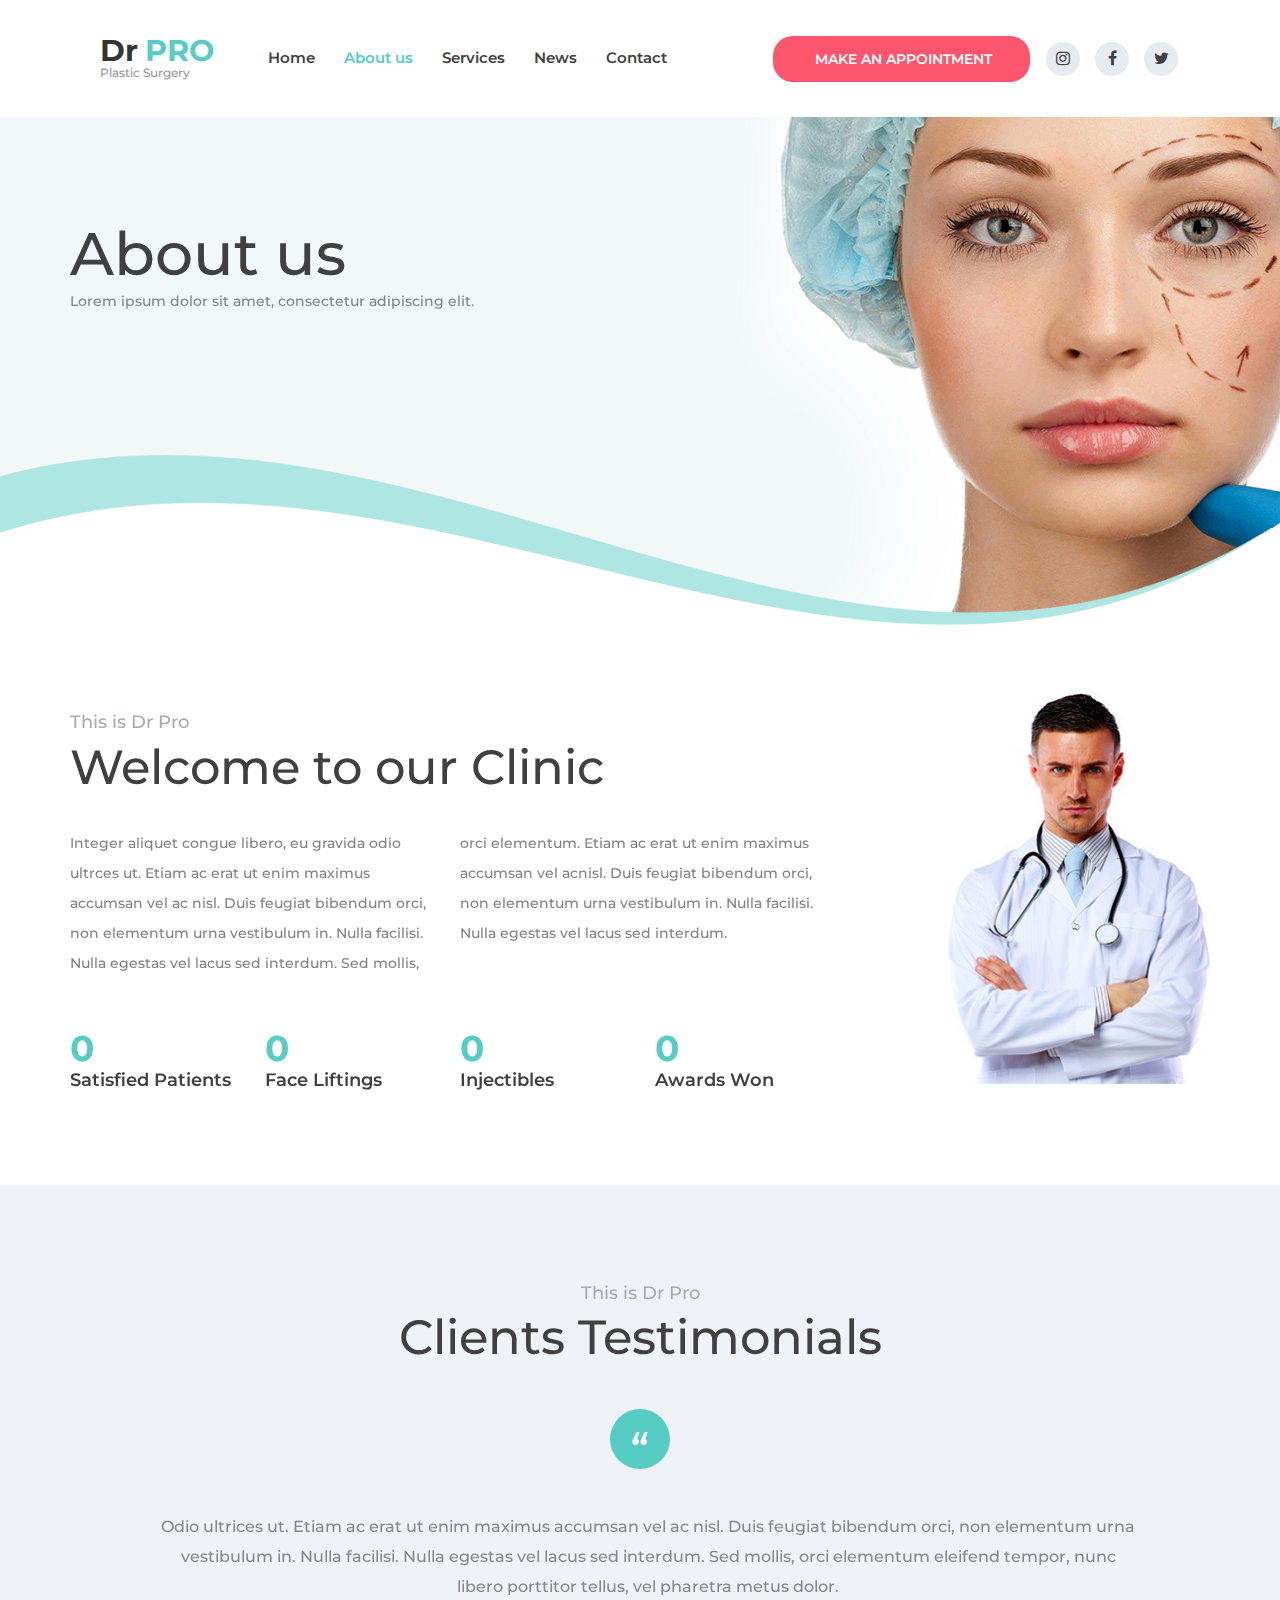
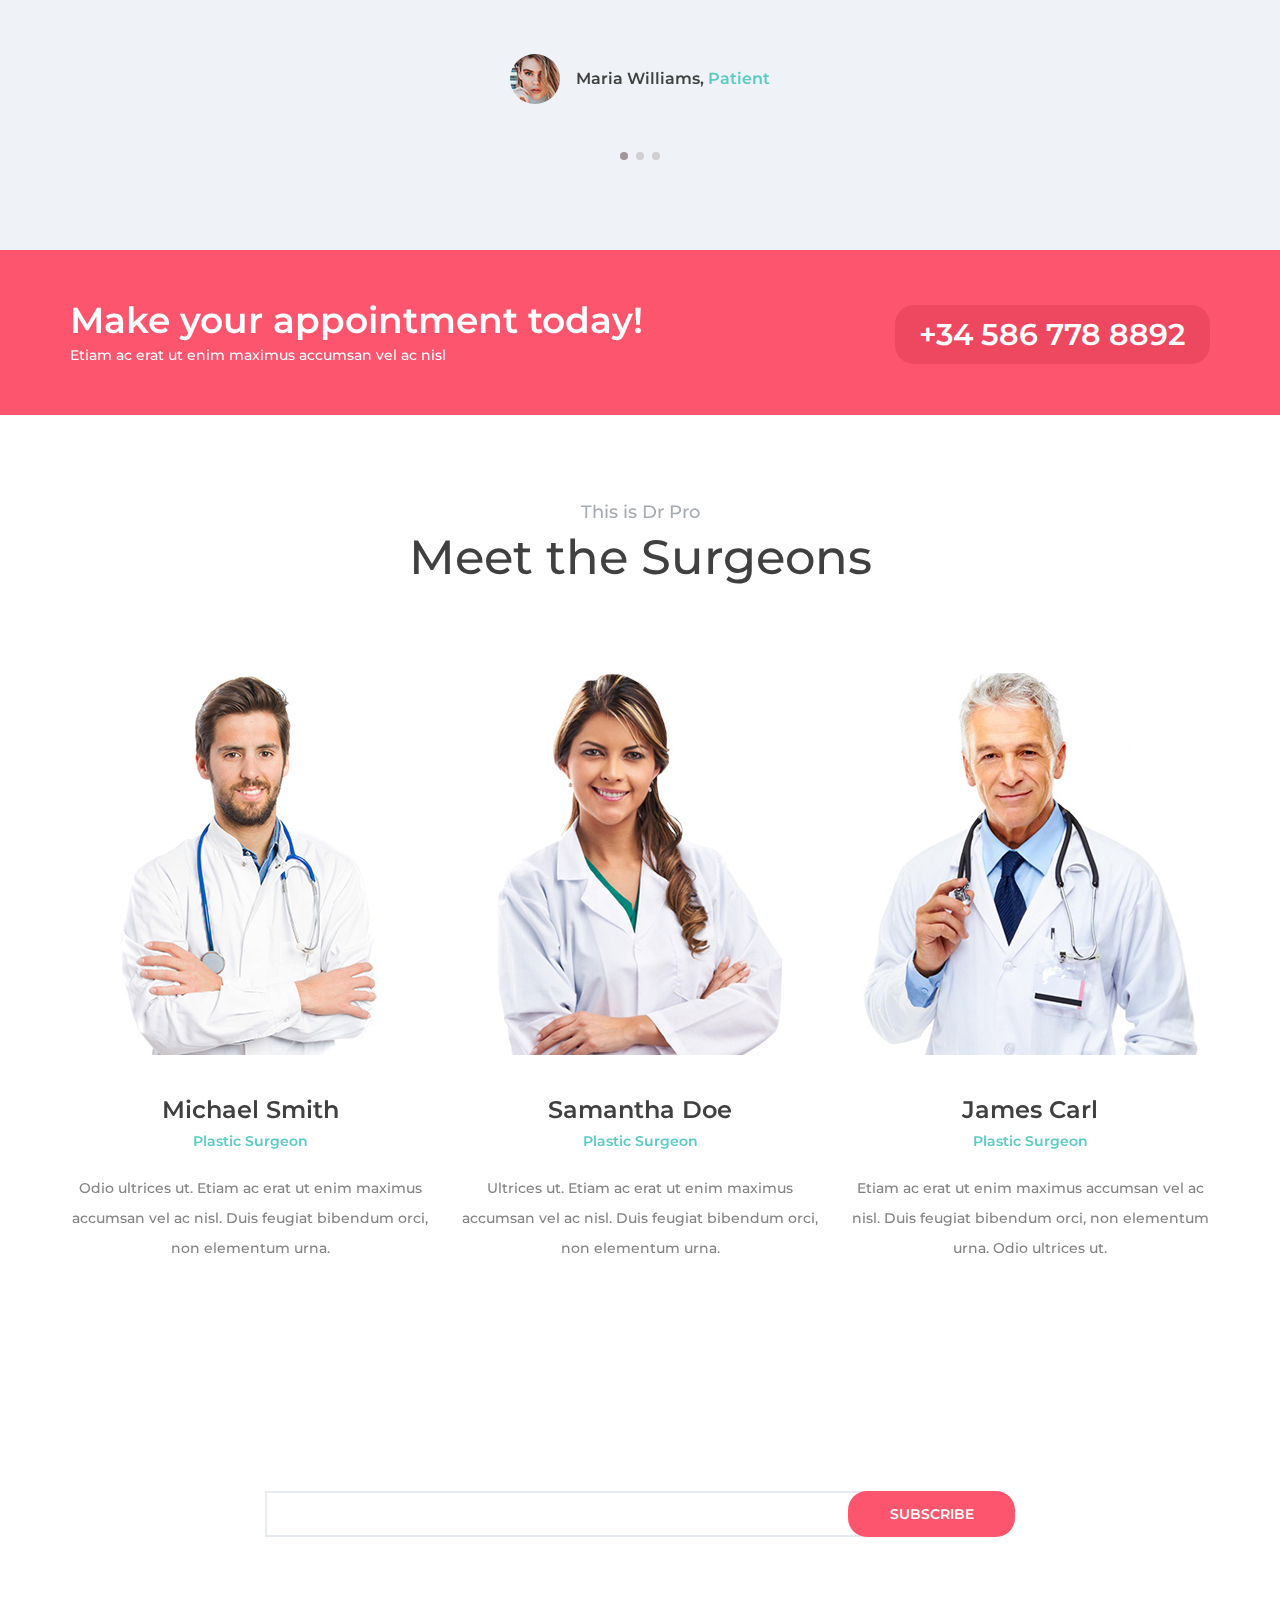
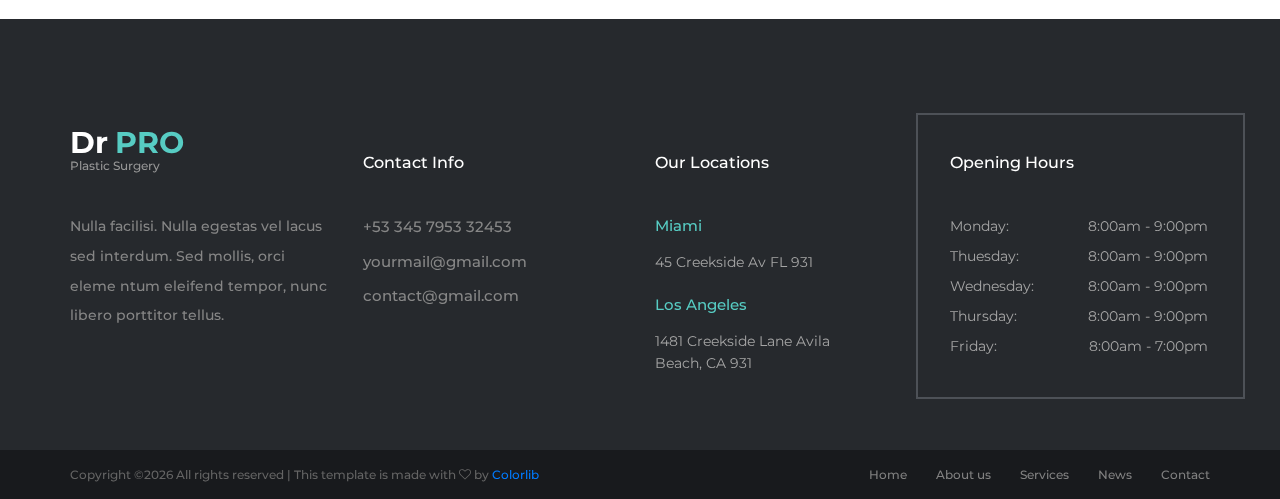
==== about.html @ 24d85360 "added projects" ====
<!DOCTYPE html>
<html lang="en">
<head>
<title>About</title>
<meta charset="utf-8">
<meta http-equiv="X-UA-Compatible" content="IE=edge">
<meta name="description" content="Dr PRO template project">
<meta name="viewport" content="width=device-width, initial-scale=1">
<link rel="stylesheet" type="text/css" href="styles/bootstrap-4.1.2/bootstrap.min.css">
<link href="plugins/font-awesome-4.7.0/css/font-awesome.min.css" rel="stylesheet" type="text/css">
<link rel="stylesheet" type="text/css" href="plugins/OwlCarousel2-2.2.1/owl.carousel.css">
<link rel="stylesheet" type="text/css" href="plugins/OwlCarousel2-2.2.1/owl.theme.default.css">
<link rel="stylesheet" type="text/css" href="plugins/OwlCarousel2-2.2.1/animate.css">
<link rel="stylesheet" type="text/css" href="styles/about.css">
<link rel="stylesheet" type="text/css" href="styles/about_responsive.css">
</head>
<body>

<div class="super_container">
	
	<!-- Header -->

	<header class="header trans_400">
		<div class="header_content d-flex flex-row align-items-center jusity-content-start trans_400">

			<!-- Logo -->
			<div class="logo">
				<a href="#">
					<div>Dr<span>PRO</span></div>
					<div>Plastic Surgery</div>
				</a>
			</div>

			<!-- Main Navigation -->
			<nav class="main_nav">
				<ul class="d-flex flex-row align-items-center justify-content-start">
					<li><a href="index.html">Home</a></li>
					<li class="active"><a href="about.html">About us</a></li>
					<li><a href="services.html">Services</a></li>
					<li><a href="blog.html">News</a></li>
					<li><a href="contact.html">Contact</a></li>
				</ul>
			</nav>
			<div class="header_extra d-flex flex-row align-items-center justify-content-end ml-auto">
				
				<!-- Work Hourse -->
				<div class="work_hours">Mo - Sat: 8:00am - 9:00pm</div>

				<!-- Header Phone -->
				<div class="header_phone">+34 586 778 8892</div>

				<!-- Appointment Button -->
				<div class="button button_1 header_button"><a href="#">Make an Appointment</a></div>

				<!-- Header Social -->
				<div class="social header_social">
					<ul class="d-flex flex-row align-items-center justify-content-start">
						<li><a href="#"><i class="fa fa-instagram" aria-hidden="true"></i></a></li>
						<li><a href="#"><i class="fa fa-facebook" aria-hidden="true"></i></a></li>
						<li><a href="#"><i class="fa fa-twitter" aria-hidden="true"></i></a></li>
					</ul>
				</div>

				<!-- Hamburger -->
				<div class="hamburger"><i class="fa fa-bars" aria-hidden="true"></i></div>
			</div>
		</div>
	</header>

	<!-- Menu -->

	<div class="menu_overlay trans_400"></div>
	<div class="menu trans_400">
		<div class="menu_close_container"><div class="menu_close"><div></div><div></div></div></div>
		<nav class="menu_nav">
			<ul>
				<li><a href="index.html">Home</a></li>
				<li><a href="about.html">About us</a></li>
				<li><a href="services.html">Services</a></li>
				<li><a href="blog.html">News</a></li>
				<li><a href="contact.html">Contact</a></li>
			</ul>
		</nav>
		<div class="menu_extra">
			<div class="menu_link">Mo - Sat: 8:00am - 9:00pm</div>
			<div class="menu_link">+34 586 778 8892</div>
			<div class="menu_link"><a href="#">Make an appointment</a></div>
		</div>
		<div class="social menu_social">
			<ul class="d-flex flex-row align-items-center justify-content-start">
				<li><a href="#"><i class="fa fa-instagram" aria-hidden="true"></i></a></li>
				<li><a href="#"><i class="fa fa-facebook" aria-hidden="true"></i></a></li>
				<li><a href="#"><i class="fa fa-twitter" aria-hidden="true"></i></a></li>
			</ul>
		</div>
	</div>

	<!-- Home -->

	<div class="home d-flex flex-column align-items-start justify-content-end">
		<!-- <div class="background_image" style="background-image:url(images/about.jpg)"></div> -->
		<div class="parallax_background parallax-window" data-parallax="scroll" data-image-src="images/about.jpg" data-speed="0.8"></div>
		<div class="home_overlay"><img src="images/home_overlay.png" alt=""></div>
		<div class="home_container">
			<div class="container">
				<div class="row">
					<div class="col">
						<div class="home_content">
							<div class="home_title">About us</div>
							<div class="home_text">Lorem ipsum dolor sit amet, consectetur adipiscing elit.</div>
						</div>
					</div>
				</div>
			</div>
		</div>
	</div>

	<!-- Intro -->

	<div class="intro">
		<div class="container">
			<div class="row">

				<!-- Intro Content -->
				<div class="col-lg-8">
					<div class="intro_content">
						<div class="section_title_container">
							<div class="section_subtitle">This is Dr Pro</div>
							<div class="section_title"><h2>Welcome to our Clinic</h2></div>
						</div>
						<div class="intro_text">
							<p>Integer aliquet congue libero, eu gravida odio ultrces ut. Etiam ac erat ut enim maximus accumsan vel ac nisl. Duis feugiat bibendum orci, non elementum urna vestibulum in. Nulla facilisi. Nulla egestas vel lacus sed interdum. Sed mollis, orci elementum. Etiam ac erat ut enim maximus accumsan vel acnisl. Duis feugiat bibendum orci, non elementum urna vestibulum in. Nulla facilisi. Nulla egestas vel lacus sed interdum.</p>
						</div>

						<!-- Milestones -->
						<div class="milestones">
							<div class="row milestones_row">
							
								<!-- Milestone -->
								<div class="col-md-3 milestone_col">
									<div class="milestone">
										<div class="milestone_counter" data-end-value="5000" data-sign-before="+">0</div>
										<div class="milestone_text">Satisfied Patients</div>
									</div>
								</div>

								<!-- Milestone -->
								<div class="col-md-3 milestone_col">
									<div class="milestone">
										<div class="milestone_counter" data-end-value="352">0</div>
										<div class="milestone_text">Face Liftings</div>
									</div>
								</div>

								<!-- Milestone -->
								<div class="col-md-3 milestone_col">
									<div class="milestone">
										<div class="milestone_counter" data-end-value="718">0</div>
										<div class="milestone_text">Injectibles</div>
									</div>
								</div>

								<!-- Milestone -->
								<div class="col-md-3 milestone_col">
									<div class="milestone">
										<div class="milestone_counter" data-end-value="5">0</div>
										<div class="milestone_text">Awards Won</div>
									</div>
								</div>

							</div>
						</div>

					</div>
				</div>

				<!-- Intro Image -->
				<div class="col-lg-3 offset-lg-1">
					<div class="intro_image"><img src="images/intro_1.jpg" alt=""></div>
				</div>
			</div>
		</div>
	</div>

	<!-- Testimonials -->

	<div class="testimonials">
		<div class="container">
			<div class="row">
				<div class="col">
					<div class="section_title_container text-center">
						<div class="section_subtitle">This is Dr Pro</div>
						<div class="section_title"><h2>Clients Testimonials</h2></div>
					</div>
				</div>
			</div>
			<div class="row testimonials_row">
				<div class="col">
					<div class="quote d-flex flex-column align-items-center justify-content-center ml-auto mr-auto"><img src="images/quote.png" alt=""></div>

					<!-- Testimonials Slider -->
					<div class="test_slider_container">
						<div class="owl-carousel owl-theme test_slider">
							
							<!-- Slide -->
							<div class="owl-item">
								<div class="test_item text-center">
									<div class="test_text">
										<p>Odio ultrices ut. Etiam ac erat ut enim maximus accumsan vel ac nisl. Duis feugiat bibendum orci, non elementum urna vestibulum in. Nulla facilisi. Nulla egestas vel lacus sed interdum. Sed mollis, orci elementum eleifend tempor, nunc libero porttitor tellus, vel pharetra metus dolor.</p>
									</div>
									<div class="test_info d-flex flex-row align-items-center justify-content-center">
										<div class="test_image"><img src="images/test.jpg" alt=""></div>
										<div class="test_text">Maria Williams, <span>Patient</span></div>
									</div>
								</div>
							</div>

							<!-- Slide -->
							<div class="owl-item">
								<div class="test_item text-center">
									<div class="test_text">
										<p>Odio ultrices ut. Etiam ac erat ut enim maximus accumsan vel ac nisl. Duis feugiat bibendum orci, non elementum urna vestibulum in. Nulla facilisi. Nulla egestas vel lacus sed interdum. Sed mollis, orci elementum eleifend tempor, nunc libero porttitor tellus, vel pharetra metus dolor.</p>
									</div>
									<div class="test_info d-flex flex-row align-items-center justify-content-center">
										<div class="test_image"><img src="images/test.jpg" alt=""></div>
										<div class="test_text">Maria Williams, <span>Patient</span></div>
									</div>
								</div>
							</div>

							<!-- Slide -->
							<div class="owl-item">
								<div class="test_item text-center">
									<div class="test_text">
										<p>Odio ultrices ut. Etiam ac erat ut enim maximus accumsan vel ac nisl. Duis feugiat bibendum orci, non elementum urna vestibulum in. Nulla facilisi. Nulla egestas vel lacus sed interdum. Sed mollis, orci elementum eleifend tempor, nunc libero porttitor tellus, vel pharetra metus dolor.</p>
									</div>
									<div class="test_info d-flex flex-row align-items-center justify-content-center">
										<div class="test_image"><img src="images/test.jpg" alt=""></div>
										<div class="test_text">Maria Williams, <span>Patient</span></div>
									</div>
								</div>
							</div>

						</div>
					</div>
				</div>
			</div>
		</div>
	</div>

	<!-- Call to action -->

	<div class="cta">
		<div class="container">
			<div class="row">
				<div class="col">
					<div class="cta_container d-flex flex-lg-row flex-column align-items-lg-center align-items-start justify-content-start">
						<div class="cta_content">
							<div class="cta_title">Make your appointment today!</div>
							<div class="cta_text">Etiam ac erat ut enim maximus accumsan vel ac nisl</div>
						</div>
						<div class="cta_phone ml-lg-auto">+34 586 778 8892</div>
					</div>
				</div>
			</div>
		</div>
	</div>

	<!-- Team -->

	<div class="team">
		<div class="container">
			<div class="row">
				<div class="col">
					<div class="section_title_container text-center">
						<div class="section_subtitle">This is Dr Pro</div>
						<div class="section_title"><h2>Meet the Surgeons</h2></div>
					</div>
				</div>
			</div>
			<div class="row team_row">
				
				<!-- Team Item -->
				<div class="col-lg-4 team_col">
					<div class="team_item text-center d-flex flex-column aling-items-center justify-content-end">
						<div class="team_image"><img src="images/team_1.jpg" alt=""></div>
						<div class="team_content text-center">
							<div class="team_name"><a href="#">Michael Smith</a></div>
							<div class="team_title">Plastic Surgeon</div>
							<div class="team_text">
								<p>Odio ultrices ut. Etiam ac erat ut enim maximus accumsan vel ac nisl. Duis feugiat bibendum orci, non elementum urna.</p>
							</div>
						</div>
					</div>
				</div>

				<!-- Team Item -->
				<div class="col-lg-4 team_col">
					<div class="team_item text-center d-flex flex-column aling-items-center justify-content-end">
						<div class="team_image"><img src="images/team_2.jpg" alt=""></div>
						<div class="team_content text-center">
							<div class="team_name"><a href="#">Samantha Doe</a></div>
							<div class="team_title">Plastic Surgeon</div>
							<div class="team_text">
								<p>Ultrices ut. Etiam ac erat ut enim maximus accumsan vel ac nisl. Duis feugiat bibendum orci, non elementum urna.</p>
							</div>
						</div>
					</div>
				</div>

				<!-- Team Item -->
				<div class="col-lg-4 team_col">
					<div class="team_item text-center d-flex flex-column aling-items-center justify-content-end">
						<div class="team_image"><img src="images/team_3.jpg" alt=""></div>
						<div class="team_content text-center">
							<div class="team_name"><a href="#">James Carl</a></div>
							<div class="team_title">Plastic Surgeon</div>
							<div class="team_text">
								<p>Etiam ac erat ut enim maximus accumsan vel ac nisl. Duis feugiat bibendum orci, non elementum urna. Odio ultrices ut.</p>
							</div>
						</div>
					</div>
				</div>

			</div>
		</div>
	</div>

	<!-- Newsletter -->

	<div class="newsletter">
		<div class="parallax_background parallax-window" data-parallax="scroll" data-image-src="images/newsletter.jpg" data-speed="0.8"></div>
		<div class="container">
			<div class="row">
				<div class="col text-center">
					<div class="newsletter_title">Subscribe to our newsletter</div>
				</div>
			</div>
			<div class="row newsletter_row">
				<div class="col-lg-8 offset-lg-2">
					<div class="newsletter_form_container">
						<form action="#" id="newsleter_form" class="newsletter_form">
							<input type="email" class="newsletter_input" placeholder="Your E-mail" required="required">
							<button class="newsletter_button">subscribe</button>
						</form>
					</div>
				</div>
			</div>
		</div>
	</div>

	<!-- Footer -->

	<footer class="footer">
		<div class="footer_content">
			<div class="container">
				<div class="row">

					<!-- Footer About -->
					<div class="col-lg-3 footer_col">
						<div class="footer_about">
							<div class="footer_logo">
								<a href="#">
									<div>Dr<span>PRO</span></div>
									<div>Plastic Surgery</div>
								</a>
							</div>
							<div class="footer_about_text">
								<p>Nulla facilisi. Nulla egestas vel lacus sed interdum. Sed mollis, orci eleme ntum eleifend tempor, nunc libero porttitor tellus.</p>
							</div>
						</div>
					</div>

					<!-- Footer Contact Info -->
					<div class="col-lg-3 footer_col">
						<div class="footer_contact">
							<div class="footer_title">Contact Info</div>
							<ul class="contact_list">
								<li>+53 345 7953 32453</li>
								<li>yourmail@gmail.com</li>
								<li>contact@gmail.com</li>
							</ul>
						</div>
					</div>

					<!-- Footer Locations -->
					<div class="col-lg-3 footer_col">
						<div class="footer_location">
							<div class="footer_title">Our Locations</div>
							<ul class="locations_list">
								<li>
									<div class="location_title">Miami</div>
									<div class="location_text">45 Creekside Av  FL 931</div>
								</li>
								<li>
									<div class="location_title">Los Angeles</div>
									<div class="location_text">1481 Creekside Lane Avila Beach, CA 931</div>
								</li>
							</ul>
						</div>
					</div>

					<!-- Footer Opening Hours -->
					<div class="col-lg-3 footer_col">
						<div class="opening_hours">
							<div class="footer_title">Opening Hours</div>
							<ul class="opening_hours_list">
								<li class="d-flex flex-row align-items-start justify-content-start">
									<div>Monday:</div>
									<div class="ml-auto">8:00am - 9:00pm</div>
								</li>
								<li class="d-flex flex-row align-items-start justify-content-start">
									<div>Thuesday:</div>
									<div class="ml-auto">8:00am - 9:00pm</div>
								</li>
								<li class="d-flex flex-row align-items-start justify-content-start">
									<div>Wednesday:</div>
									<div class="ml-auto">8:00am - 9:00pm</div>
								</li>
								<li class="d-flex flex-row align-items-start justify-content-start">
									<div>Thursday:</div>
									<div class="ml-auto">8:00am - 9:00pm</div>
								</li>
								<li class="d-flex flex-row align-items-start justify-content-start">
									<div>Friday:</div>
									<div class="ml-auto">8:00am - 7:00pm</div>
								</li>
							</ul>
						</div>
					</div>

				</div>
			</div>
		</div>
		<div class="footer_bar">
			<div class="container">
				<div class="row">
					<div class="col">
						<div class="footer_bar_content  d-flex flex-md-row flex-column align-items-md-center justify-content-start">
							<div class="copyright"><!-- Link back to Colorlib can't be removed. Template is licensed under CC BY 3.0. -->
Copyright &copy;<script>document.write(new Date().getFullYear());</script> All rights reserved | This template is made with <i class="fa fa-heart-o" aria-hidden="true"></i> by <a href="https://colorlib.com" target="_blank">Colorlib</a>
<!-- Link back to Colorlib can't be removed. Template is licensed under CC BY 3.0. -->
</div>
							<nav class="footer_nav ml-md-auto">
								<ul class="d-flex flex-row align-items-center justify-content-start">
									<li><a href="index.html">Home</a></li>
									<li><a href="about.html">About us</a></li>
									<li><a href="services.html">Services</a></li>
									<li><a href="blog.html">News</a></li>
									<li><a href="contact.html">Contact</a></li>
								</ul>
							</nav>
						</div>
					</div>
				</div>
			</div>			
		</div>
	</footer>
</div>

<script src="js/jquery-3.2.1.min.js"></script>
<script src="styles/bootstrap-4.1.2/popper.js"></script>
<script src="styles/bootstrap-4.1.2/bootstrap.min.js"></script>
<script src="plugins/greensock/TweenMax.min.js"></script>
<script src="plugins/greensock/TimelineMax.min.js"></script>
<script src="plugins/scrollmagic/ScrollMagic.min.js"></script>
<script src="plugins/greensock/animation.gsap.min.js"></script>
<script src="plugins/greensock/ScrollToPlugin.min.js"></script>
<script src="plugins/OwlCarousel2-2.2.1/owl.carousel.js"></script>
<script src="plugins/easing/easing.js"></script>
<script src="plugins/parallax-js-master/parallax.min.js"></script>
<script src="js/about.js"></script>

<!-- Global site tag (gtag.js) - Google Analytics -->
<script async src="https://www.googletagmanager.com/gtag/js?id=UA-23581568-13"></script>
<script>
  window.dataLayer = window.dataLayer || [];
  function gtag(){dataLayer.push(arguments);}
  gtag('js', new Date());

  gtag('config', 'UA-23581568-13');
</script>

</body>
</html>
---- styles/about.css ----
@charset "utf-8";
/* CSS Document */

/******************************

[Table of Contents]

1. Fonts
2. Body and some general stuff
3. Header
4. Menu
5. Home
6. Intro
7. Testimonials
8. CTA
9. Team
11. Newsletter
12. Footer


******************************/

/***********
1. Fonts
***********/

@import url('https://fonts.googleapis.com/css?family=Montserrat:400,500,600,700,800,900');

/*********************************
2. Body and some general stuff
*********************************/

*
{
	margin: 0;
	padding: 0;
	-webkit-font-smoothing: antialiased;
	-webkit-text-shadow: rgba(0,0,0,.01) 0 0 1px;
	text-shadow: rgba(0,0,0,.01) 0 0 1px;
}
body
{
	font-family: 'Montserrat', sans-serif;
	font-size: 14px;
	font-weight: 400;
	background: #FFFFFF;
	color: #a5a5a5;
}
div
{
	display: block;
	position: relative;
	-webkit-box-sizing: border-box;
    -moz-box-sizing: border-box;
    box-sizing: border-box;
}
ul
{
	list-style: none;
	margin-bottom: 0px;
}
p
{
	font-family: 'Montserrat', sans-serif;
	font-size: 14px;
	line-height: 2.14;
	font-weight: 500;
	color: #828282;
	-webkit-font-smoothing: antialiased;
	-webkit-text-shadow: rgba(0,0,0,.01) 0 0 1px;
	text-shadow: rgba(0,0,0,.01) 0 0 1px;
}
p a
{
	display: inline;
	position: relative;
	color: inherit;
	border-bottom: solid 1px #ffa07f;
	-webkit-transition: all 200ms ease;
	-moz-transition: all 200ms ease;
	-ms-transition: all 200ms ease;
	-o-transition: all 200ms ease;
	transition: all 200ms ease;
}
p:last-of-type
{
	margin-bottom: 0;
}
a
{
	-webkit-transition: all 200ms ease;
	-moz-transition: all 200ms ease;
	-ms-transition: all 200ms ease;
	-o-transition: all 200ms ease;
	transition: all 200ms ease;
}
a, a:hover, a:visited, a:active, a:link
{
	text-decoration: none;
	-webkit-font-smoothing: antialiased;
	-webkit-text-shadow: rgba(0,0,0,.01) 0 0 1px;
	text-shadow: rgba(0,0,0,.01) 0 0 1px;
}
p a:active
{
	position: relative;
	color: #FF6347;
}
p a:hover
{
	color: #FFFFFF;
	background: #ffa07f;
}
p a:hover::after
{
	opacity: 0.2;
}
::selection
{
	background: rgba(87,204,195,0.75);
	color: #FFFFFF;
}
p::selection
{
	
}
h1{font-size: 60px;}
h2{font-size: 48px;}
h3{font-size: 36px;}
h4{font-size: 24px;}
h5{font-size: 18px;}
h1, h2, h3, h4, h5, h6
{
	font-family: 'Montserrat', sans-serif;
	-webkit-font-smoothing: antialiased;
	-webkit-text-shadow: rgba(0,0,0,.01) 0 0 1px;
	text-shadow: rgba(0,0,0,.01) 0 0 1px;
	line-height: 1.2;
	color: #404040;
}
h1::selection, 
h2::selection, 
h3::selection, 
h4::selection, 
h5::selection, 
h6::selection
{
	
}
.form-control
{
	color: #db5246;
}
section
{
	display: block;
	position: relative;
	box-sizing: border-box;
}
.clear
{
	clear: both;
}
.clearfix::before, .clearfix::after
{
	content: "";
	display: table;
}
.clearfix::after
{
	clear: both;
}
.clearfix
{
	zoom: 1;
}
.float_left
{
	float: left;
}
.float_right
{
	float: right;
}
.trans_200
{
	-webkit-transition: all 200ms ease;
	-moz-transition: all 200ms ease;
	-ms-transition: all 200ms ease;
	-o-transition: all 200ms ease;
	transition: all 200ms ease;
}
.trans_300
{
	-webkit-transition: all 300ms ease;
	-moz-transition: all 300ms ease;
	-ms-transition: all 300ms ease;
	-o-transition: all 300ms ease;
	transition: all 300ms ease;
}
.trans_400
{
	-webkit-transition: all 400ms ease;
	-moz-transition: all 400ms ease;
	-ms-transition: all 400ms ease;
	-o-transition: all 400ms ease;
	transition: all 400ms ease;
}
.trans_500
{
	-webkit-transition: all 500ms ease;
	-moz-transition: all 500ms ease;
	-ms-transition: all 500ms ease;
	-o-transition: all 500ms ease;
	transition: all 500ms ease;
}
.fill_height
{
	height: 100%;
}
.super_container
{
	width: 100%;
	overflow: hidden;
}
.prlx_parent
{
	overflow: hidden;
}
.prlx
{
	height: 130% !important;
}
.parallax-window
{
    min-height: 400px;
    background: transparent;
}
.parallax_background
{
	position: absolute;
	top: 0;
	left: 0;
	width: 100%;
	height: 100%;
}
.background_image
{
	position: absolute;
	top: 0;
	left: 0;
	width: 100%;
	height: 100%;
	background-repeat: no-repeat;
	background-size: cover;
	background-position: center center;
}
.nopadding
{
	padding: 0px !important;
}
.button
{
	height: 46px;
	border-radius: 20px;
}
.button a
{
	display: block;
	padding-left: 40px;
	padding-right: 36px;
	line-height: 42px;
	font-size: 14px;
	text-transform: uppercase;
	font-weight: 600;
}
.button_1
{
	background: #fd556d;
	border: solid 2px transparent;
}
.button_1 a
{
	color: #FFFFFF;
}
.button_1:hover
{
	background: transparent;
	border: solid 2px #fd556d;
}
.button_1:hover a
{
	color: #fd556d;
}
.button_2
{
	background: transparent;
	border: solid 2px #57ccc3;
}
.button_2 a
{
	color: #57ccc3;
}
.button_2:hover
{
	background: #57ccc3;
}
.button_2:hover a
{
	color: #FFFFFF;
}
.section_subtitle
{
	font-size: 18px;
	font-weight: 500;
	color: #a6abb2;
	line-height: 0.75;
}
.section_title
{
	margin-top: 9px;
}
.intro_text
{
	margin-top: 32px;
}

/*********************************
3. Header
*********************************/

.header
{
	position: fixed;
	top: 0;
	left: 0;
	width: 100vw;
	z-index: 100;
	background: #FFFFFF;
}
.header_content
{
	width: 100%;
	height: 117px;
	padding-left: 100px;
	padding-right: 102px;
}
.header.scrolled .header_content
{
	height: 75px;
	box-shadow: 0px 5px 15px rgba(87,204,195,0.15);
}
.logo a > div:first-child
{
	font-size: 30px;
	font-weight: 700;
	line-height: 0.75;
	color: #353535;
}
.logo a > div:first-child span
{
	color: #57ccc3;
	margin-left: 7px;
}
.logo a > div:last-child
{
	font-size: 12px;
	color: #969696;
	font-weight: 500;
	line-height: 0.75;
	margin-top: 6px;
}
.main_nav
{
	margin-left: 226px;
}
.main_nav ul li a
{
	font-size: 15px;
	font-weight: 600;
	color: #404040;
	white-space: nowrap;
}
.main_nav ul li a:hover,
.main_nav ul li.active a
{
	color: #57ccc3;
}
.main_nav ul li:not(:last-child)
{
	margin-right: 33px;
}
.work_hours
{
	font-size: 15px;
	font-weight: 600;
	color: #404040;
	margin-right: 26px;
	white-space: nowrap;
}
.header_phone
{
	height: 46px;
	border-radius: 20px;
	background: #57ccc3;
	padding-left: 40px;
	padding-right: 36px;
	line-height: 46px;
	font-size: 14px;
	font-weight: 600;
	color: #FFFFFF;
	margin-right: 12px;
}
.header_phone::selection
{
	background: rgba(64,64,64,0.75);
}
.header_button
{
	margin-right: 16px;
}
.social ul li
{
	width: 34px;
	height: 34px;
	border-radius: 50%;
	background: #e6ebf1;
	-webkit-transition: all 200ms ease;
	-moz-transition: all 200ms ease;
	-ms-transition: all 200ms ease;
	-o-transition: all 200ms ease;
	transition: all 200ms ease;
}
.social ul li:hover
{
	background: #57ccc3;
}
.social ul li:hover a i
{
	color: #FFFFFF;
}
.social ul li:not(:last-of-type)
{
	margin-right: 15px;
}
.social ul li a
{
	display: block;
	width: 100%;
	height: 100%;
	line-height: 34px;
	text-align: center;
}
.social ul li a i
{
	font-size: 16px;
	color: #404040;
	-webkit-transition: all 200ms ease;
	-moz-transition: all 200ms ease;
	-ms-transition: all 200ms ease;
	-o-transition: all 200ms ease;
	transition: all 200ms ease;
}
.hamburger
{
	display: none;
	cursor: pointer;
	border: solid 1px transparent;
	border-radius: 7px;
	-webkit-transition: all 200ms ease;
	-moz-transition: all 200ms ease;
	-ms-transition: all 200ms ease;
	-o-transition: all 200ms ease;
	transition: all 200ms ease;
}
.hamburger:hover
{
	border: solid 1px rgba(0,0,0,0.05);
}
.hamburger i
{
	font-size: 20px;
	color: #404040;
	padding-top: 5px;
	padding-bottom: 5px;
	padding-left: 7px;
	padding-right: 7px;
}

/*********************************
4. Menu
*********************************/

.menu
{
	position: fixed;
	top: 0;
	right: -350px;
	width: 350px;
	height: 100vh;
	background: #57ccc3;
	z-index: 102;
	padding-left: 30px;
	padding-right: 30px;
	padding-top: 50px;
}
.menu.active
{
	right: 0;
}
.menu_overlay
{
	position: fixed;
	top: 0;
	right: 0;
	width: 100vw;
	height: 100vh;
	background: rgba(255,255,255,0.75);
	z-index: 101;
	visibility: hidden;
	opacity: 0;
}
.menu_overlay.active
{
	visibility: visible;
	opacity: 1;
}
.menu_close_container
{
	position: absolute;
    top: 41px;
    left: 28px;
    width: 18px;
    height: 18px;
    transform-origin: center center;
    -webkit-transform: rotate(45deg);
    -moz-transform: rotate(45deg);
    -ms-transform: rotate(45deg);
    -o-transform: rotate(45deg);
    transform: rotate(45deg);
    cursor: pointer;
    z-index: 1;
}
.menu_close
{
    width: 100%;
    height: 100%;
    transform-style: preserve-3D;
}
.menu_close div
{
    width: 100%;
    height: 2px;
    background: #FFFFFF;
    top: 8px;
    -webkit-transition: all 200ms ease;
    -moz-transition: all 200ms ease;
    -ms-transition: all 200ms ease;
    -o-transition: all 200ms ease;
    transition: all 200ms ease;
}
.menu_close div:last-of-type
{
    -webkit-transform: rotate(90deg) translateX(-2px);
    -moz-transform: rotate(90deg) translateX(-2px);
    -ms-transform: rotate(90deg) translateX(-2px);
    -o-transform: rotate(90deg) translateX(-2px);
    transform: rotate(90deg) translateX(-2px);
    transform-origin: center;
}
.menu_close:hover div
{
    background: #1befc5;
}
.menu_nav
{
	margin-top: 75px;
}
.menu_nav ul li:not(:last-child)
{
	margin-bottom: 1px;
}
.menu_nav ul li a
{
	font-size: 24px;
	font-weight: 500;
	color: rgba(255,255,255,0.75);
}
.menu_nav ul li a:hover
{
	color: #1befc5;
}
.menu_social
{
	position: absolute;
	bottom: 30px;
	left: 30px;
}
.menu_social ul li:hover
{
	background: #404040;
}
.menu_social ul li:hover a i
{
	color: #FFFFFF;
}
.menu_extra
{
	margin-top: 50px;
}
.menu_extra > div:not(:last-child)
{
	margin-bottom: 5px;
}
.menu_link,
.menu_link a
{
	font-size: 13px;
	font-weight: 500;
	color: rgba(255,255,255,0.75);
}
.menu_link a:hover
{
	color: #FFFFFF;
}

/*********************************
5. Home
*********************************/

.home
{
	width: 100%;
	height: 625px;
}
.home_overlay
{
	z-index: 1;
}
.home_overlay img
{
	max-width: 100%;
}
.home_container
{
	position: absolute;
	top: 218px;
	left: 0;
	width: 100%;
}
.home_content
{
	max-width: 550px;
}
.home_title
{
	font-size: 60px;
	line-height: 1.2;
	font-weight: 500;
	color: #404040;
}
.home_text
{
	font-size: 14px;
	font-weight: 500;
	color: #828282;
	margin-top: 1px;
}

/*********************************
6. Intro
*********************************/

.intro
{
	background: #FFFFFF;
	padding-top: 67px;
	padding-bottom: 91px;
}
.intro_image
{
	width: 100%;
}
.intro_image img
{
	max-width: 100%;
}
.intro_content
{
	padding-top: 24px;
}
.intro_text
{
	margin-top: 33px;
}
.intro_text p
{
	-webkit-column-count: 2;
	-moz-column-count: 2;
	-ms-column-count: 2;
	-o-column-count: 2;
	column-count: 2;
	-webkit-column-gap: 30px;
	-moz-column-gap: 30px;
	-ms-column-gap: 30px;
	-o-column-gap: 30px;
	column-gap: 30px;
}
.milestones
{
	margin-top: 56px;
}
.milestone_counter
{
	font-size: 36px;
	font-weight: 700;
	color: #57ccc3;
	line-height: 0.75;
}
.milestone_text
{
	font-size: 18px;
	font-weight: 600;
	color: #404040;
	line-height: 1.5;
	margin-top: 5px;
}

/*********************************
7. Testimonials
*********************************/

.testimonials
{
	padding-top: 102px;
	padding-bottom: 80px;
	background: #eff3f7;
}
.testimonials_row
{
	margin-top: 34px;
}
.quote
{
	width: 60px;
	height: 60px;
	border-radius: 50%;
	background: #57ccc3;
}
.test_slider_container
{
	margin-top: 43px;
	padding-left: 70px;
	padding-right: 70px;
}
.test_text p
{
	font-size: 16px;
	line-height: 1.875;
	color: #868686;
}
.test_info
{
	margin-top: 52px;
}
.test_image
{
	width: 50px;
	height: 50px;
	border-radius: 50%;
	overflow: hidden;
}
.test_image img
{
	max-width: 100%;
}
.test_text
{
	padding-left: 16px;
	font-size: 16px;
	font-weight: 600;
	color: #404040;
}
.test_text span
{
	color: #57ccc3;
}
.test_slider.owl-theme .owl-nav.disabled + .owl-dots
{
	margin-top: 44px;
}
.test_slider.owl-theme .owl-dots .owl-dot span
{
	width: 8px;
	height: 8px;
	margin: 4px;
}

/*********************************
8. CTA
*********************************/

.cta
{
	width: 100%;
	background: #fd556d;
	padding-top: 49px;
	padding-bottom: 46px;
}
.cta_title
{
	font-size: 36px;
	font-weight: 600;
	color: #FFFFFF;
	line-height: 1.2;
}
.cta_text
{
	font-size: 14px;
	font-weight: 500;
	color: #FFFFFF;
	line-height: 2;
	margin-top: -1px;
}
.cta_phone
{
	height: 59px;
	padding-left: 24px;
	padding-right: 25px;
	line-height: 59px;
	text-align: center;
	font-size: 30px;
	font-weight: 600;
	color: #fff;
	background: #ee4860;
	border-radius: 19px;
	white-space: nowrap;
}

/*********************************
9. Team
*********************************/

.team
{
	background: #FFFFFF;
	padding-top: 91px;
	padding-bottom: 81px;
}
.team_row
{
	margin-top: 79px;
}
.team_item
{
	width: 100%;
	height: 100%;
}
.team_image
{
	width: 100%;
}
.team_image img
{
	max-width: 100%;
}
.team_content
{
	padding-top: 37px;
}
.team_name a
{
	font-size: 24px;
	font-weight: 600;
	color: #404040;
}
.team_title
{
	font-size: 14px;
	font-weight: 600;
	color: #57ccc3;
	margin-top: 3px;
}
.team_text
{
	margin-top: 22px;
}

/*********************************
11. Newsletter
*********************************/

.newsletter
{
	padding-top: 56px;
	padding-bottom: 82px;
}
.newsletter_title
{
	font-size: 30px;
	font-weight: 500;
	color: #fff;
	line-height: 1.2;
}
.newsletter_row
{
	margin-top: 54px;
}
.newsletter_input
{
	width: calc(100% - 150px);
	height: 46px;
	background: transparent;
	border: solid 2px #e6ebf1;
	color: #FFFFFF;
	padding-left: 34px;
	outline: none;
}
.newsletter_input::-webkit-input-placeholder
{
	font-size: 14px !important;
	font-weight: 400 !important;
	font-style: italic;
	color: #FFFFFF !important;
}
.newsletter_input:-moz-placeholder
{
	font-size: 14px !important;
	font-weight: 400 !important;
	font-style: italic;
	color: #FFFFFF !important;
}
.newsletter_input::-moz-placeholder
{
	font-size: 14px !important;
	font-weight: 400 !important;
	font-style: italic;
	color: #FFFFFF !important;
} 
.newsletter_input:-ms-input-placeholder
{ 
	font-size: 14px !important;
	font-weight: 400 !important;
	font-style: italic;
	color: #FFFFFF !important;
}
.newsletter_input::input-placeholder
{
	font-size: 14px !important;
	font-weight: 400 !important;
	font-style: italic;
	color: #FFFFFF !important;
}
.newsletter_button
{
	position: absolute;
	top: 0;
	right: 0;
	width: 167px;
	height: 46px;
	border-radius: 19px;
	background: #fd556d;
	cursor: pointer;
	border: none;
	outline: none;
	font-size: 14px;
	font-weight: 600;
	color: #fff;
	text-transform: uppercase;
}

/*********************************
12. Footer
*********************************/

.footer
{
	display: block;
	position: relative;
	background: #26292d;
}
.footer_content
{
	padding-top: 94px;
	padding-bottom: 51px;
}
.footer_about
{
	padding-top: 19px;
}
.footer_logo a > div:first-child
{
	font-size: 30px;
	font-weight: 700;
	line-height: 0.75;
	color: #FFFFFF;
}
.footer_logo a > div:first-child span
{
	color: #57ccc3;
	margin-left: 7px;
}
.footer_logo a > div:last-child
{
	font-size: 12px;
	color: #969696;
	font-weight: 500;
	line-height: 0.75;
	margin-top: 6px;
}
.footer_about_text
{
	margin-top: 42px;
}
.footer_about_text p
{
	color: #868686;
}
.footer_title
{
	font-size: 16px;
	font-weight: 500;
	color: #FFFFFF;
	line-height: 1.2;
}
.footer_contact
{
	padding-top: 40px;
}
.contact_list
{
	margin-top: 44px;
}
.contact_list li
{
	font-size: 15px;
	font-weight: 500;
	color: #878787;
}
.contact_list li:not(:last-child)
{
	margin-bottom: 12px;
}
.footer_location
{
	padding-top: 40px;
}
.locations_list
{
	max-width: 180px;
	margin-top: 42px;
}
.locations_list li
{
	line-height: 1.6;
}
.locations_list li:not(:last-child)
{
	margin-bottom: 19px;
}
.location_title
{
	font-size: 15px;
	font-weight: 500;
	color: #57ccc3;
}
.location_text
{
	margin-top: 13px;
}
.opening_hours
{
	left: -32px;
	width: calc(100% + 67px);
	padding-left: 32px;
	padding-right: 35px;
	padding-top: 38px;
	padding-bottom: 40px;
	border: solid 2px #4d5157;
}
.opening_hours_list
{
	margin-top: 44px;
}
.opening_hours_list li
{
	white-space: nowrap;
}
.opening_hours_list li:not(:last-child)
{
	margin-bottom: 9px;
}
.footer_bar
{
	width: 100%;
	background: #181a1d;
}
.footer_bar_content
{
	height: 49px;
}
.copyright
{
	font-size: 12px;
	font-weight: 500;
	color: #646464;
}
.footer_nav ul li:not(:last-child)
{
	margin-right: 29px;
}
.footer_nav ul li a
{
	font-size: 12px;
	font-weight: 500;
	color: #818181;
}
.footer_nav ul li a:hover
{
	color: #57ccc3;
}
---- styles/about_responsive.css ----
@charset "utf-8";
/* CSS Document */

/******************************

[Table of Contents]

1. 1600px
2. 1440px
3. 1280px
4. 1199px
5. 1024px
6. 991px
7. 959px
8. 880px
9. 768px
10. 767px
11. 539px
12. 479px
13. 400px

******************************/

/************
1. 1840px
************/

@media only screen and (max-width: 1840px)
{
	.main_nav
	{
	    margin-left: 143px;
	}
}

/************
1. 1760px
************/

@media only screen and (max-width: 1760px)
{
	.work_hours
	{
	    display: none;
	}
}

/************
1. 1600px
************/

@media only screen and (max-width: 1600px)
{
	.main_nav
	{
		margin-left: 54px;
	}
}

/************
2. 1440px
************/

@media only screen and (max-width: 1440px)
{
	.header_phone
	{
		display: none;
	}
}

/************
3. 1380px
************/

@media only screen and (max-width: 1380px)
{
	
}

/************
3. 1280px
************/

@media only screen and (max-width: 1280px)
{
	.main_nav ul li:not(:last-child)
	{
		margin-right: 29px;
	}
}

/************
4. 1199px
************/

@media only screen and (max-width: 1199px)
{
	.header_button
	{
		display: none;
	}
	.home
	{
		height: 525px;
	}
}

/************
4. 1100px
************/

@media only screen and (max-width: 1100px)
{
	
}

/************
5. 1024px
************/

@media only screen and (max-width: 1024px)
{
	
}

/************
6. 991px
************/

@media only screen and (max-width: 991px)
{
	.main_nav,
	.header_social
	{
		display: none;
	}
	.home_slider_dots
	{
		left: calc((100vw - 690px) / 2);
	}
	.hamburger
	{
		display: block;
	}
	.intro_image
	{
		text-align: center;
		margin-top: 80px;
	}
	.test_slider_container
	{
		padding-left: 0;
		padding-right: 0;
	}
	.team_col:not(:last-child)
	{
		margin-bottom: 60px;
	}
	.cta_phone
	{
		margin-top: 33px;
	}
	.footer_col:not(:last-child)
	{
		margin-bottom: 80px;
	}
	.footer_location,
	.footer_contact
	{
		padding-top: 0;
	}
}

/************
7. 959px
************/

@media only screen and (max-width: 959px)
{
	
}

/************
8. 880px
************/

@media only screen and (max-width: 880px)
{
	
}

/************
9. 768px
************/

@media only screen and (max-width: 768px)
{
	
}

/************
10. 767px
************/

@media only screen and (max-width: 767px)
{
	.home
	{
		height: 444px;
	}
	.home_container
	{
		top: 200px;
	}
	.home_content
	{
		max-width: 100%;
	}
	.home_title
	{
		font-size: 48px;
	}
	.intro_text p
	{
		-webkit-column-count: 1;
		-moz-column-count: 1;
		-ms-column-count: 1;
		-o-column-count: 1;
		column-count: 1;
		-webkit-column-gap: 0px;
		-moz-column-gap: 0px;
		-ms-column-gap: 0px;
		-o-column-gap: 0px;
		column-gap: 0px;
	}
	.milestone_col:not(:last-child)
	{
		margin-bottom: 50px;
	}
	.footer_bar_content
	{
		height: auto;
		padding-top: 30px;
		padding-bottom: 30px;
	}
	.footer_nav
	{
		margin-top: 15px;
	}
}

/************
11. 575px
************/

@media only screen and (max-width: 575px)
{
	p
	{
		font-size: 13px;
	}
	h2
	{
		font-size: 36px;
	}
	.header.scrolled .header_content,
	.header_content
	{
		height: 60px;
	}
	.home
	{
		height: 365px;
	}
	.home_container
	{
		top: 154px;
	}
	.home_text
	{
		font-size: 13px;
	}
	.logo a > div:first-child
	{
		font-size: 24px;
	}
	.logo a > div:last-child
	{
		font-size: 10px;
	}
	.section_subtitle
	{
		font-size: 16px;
	}
	.header_content
	{
		padding-left: 15px;
		padding-right: 30px;
	}
	.button
	{
		height: 40px;
	}
	.button a
	{
		font-size: 12px;
		line-height: 36px;
		padding-left: 31px;
		padding-right: 30px;
	}
	.home_title
	{
		font-size: 36px;
	}
	.test_slider.owl-theme .owl-dots
	{
		display: none !important;
	}
	.test_text p
	{
		font-size: 14px;
	}
	.cta_title
	{
		font-size: 28px;
	}
	.cta_phone
	{
		font-size: 24px;
	}
	.newsletter
	{
		padding-bottom: 67px;
	}
	.newsletter_row
	{
		margin-top: 39px;
	}
	.newsletter_title
	{
		font-size: 24px;
	}
	.newsletter_input
	{
		width: calc(100% - 120px);
		height: 40px;
	}
	.newsletter_input::-webkit-input-placeholder
	{
		font-size: 13px !important;
	}
	.newsletter_input:-moz-placeholder
	{
		font-size: 13px !important;
	}
	.newsletter_input::-moz-placeholder
	{
		font-size: 13px !important;
	} 
	.newsletter_input:-ms-input-placeholder
	{ 
		font-size: 13px !important;
	}
	.newsletter_input::input-placeholder
	{
		font-size: 13px !important;
	}
	.newsletter_button
	{
		width: 142px;
		height: 40px;
		font-size: 12px;
	}
	.opening_hours
	{
		left: auto;
		width: 100%;
	}
}

/************
11. 539px
************/

@media only screen and (max-width: 539px)
{
	
}

/************
12. 480px
************/

@media only screen and (max-width: 480px)
{
	
}

/************
13. 479px
************/

@media only screen and (max-width: 479px)
{
	
}

/************
14. 400px
************/

@media only screen and (max-width: 400px)
{
	
}
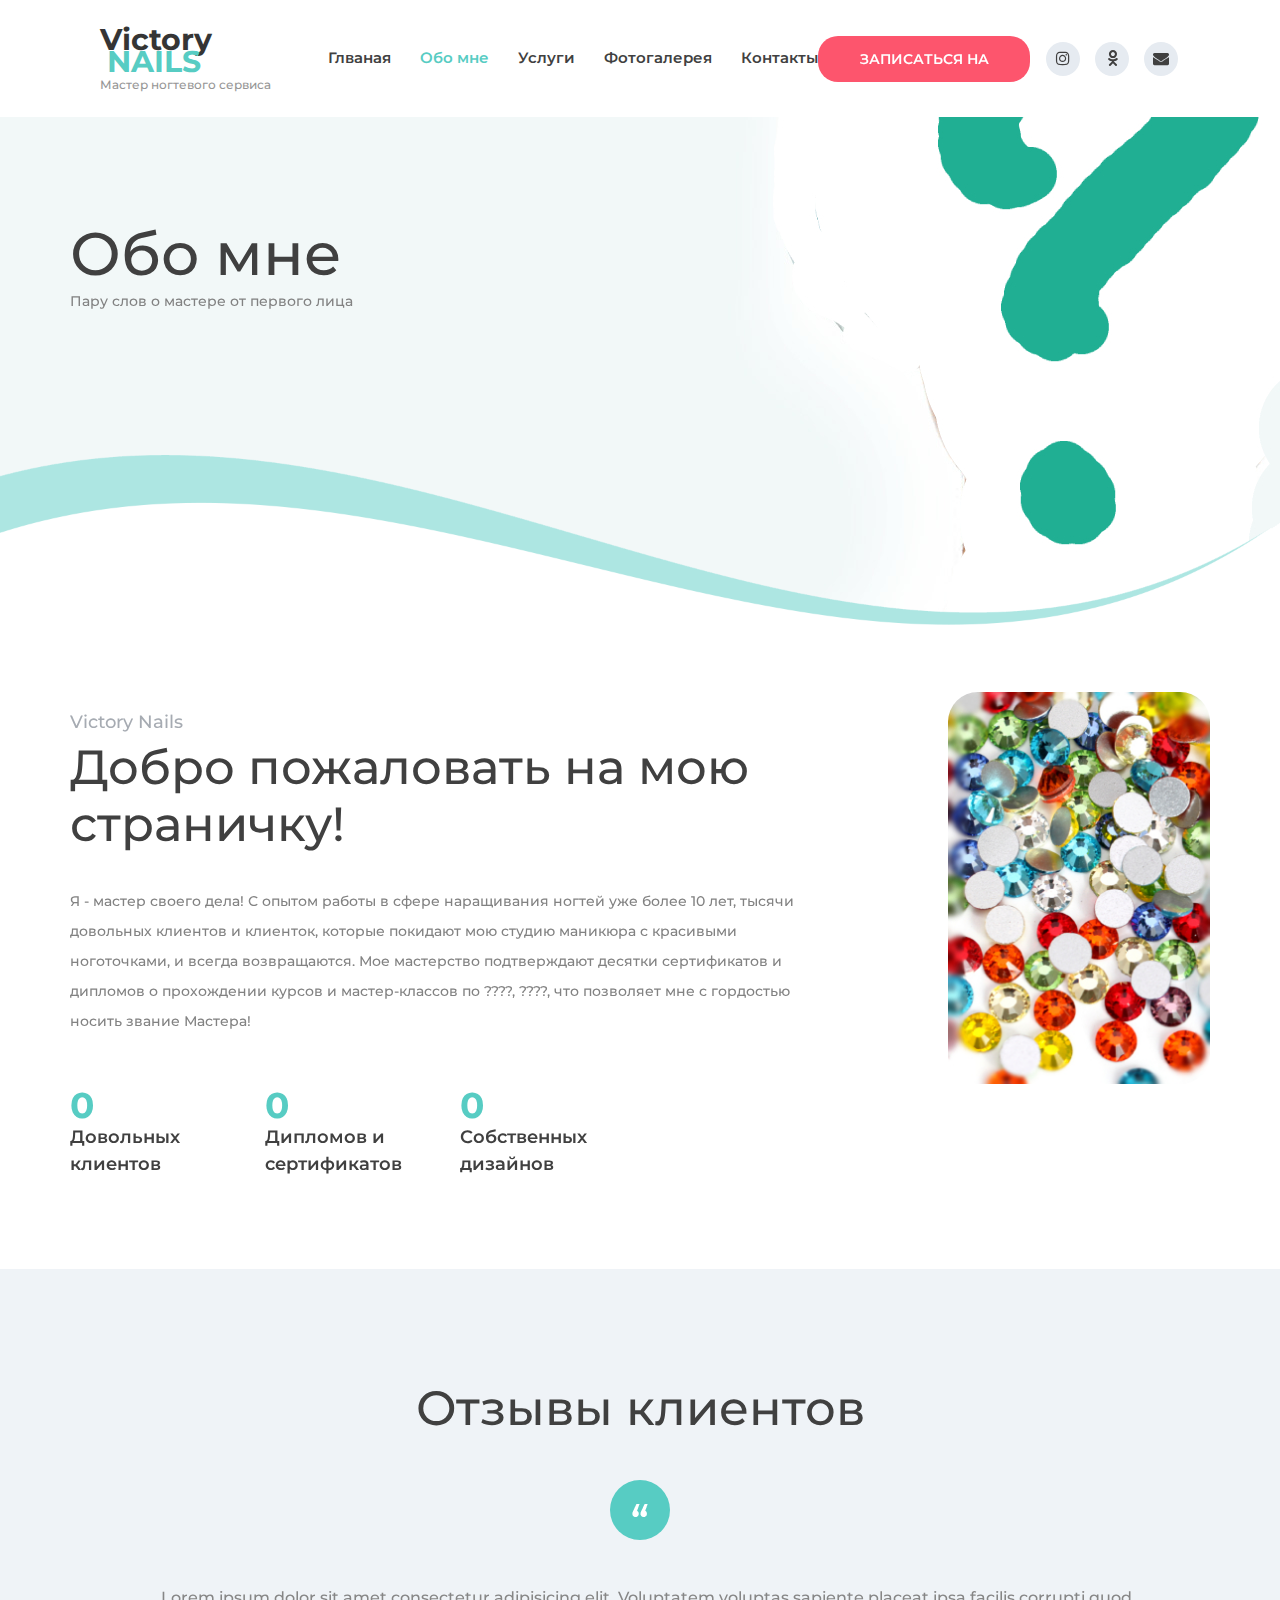
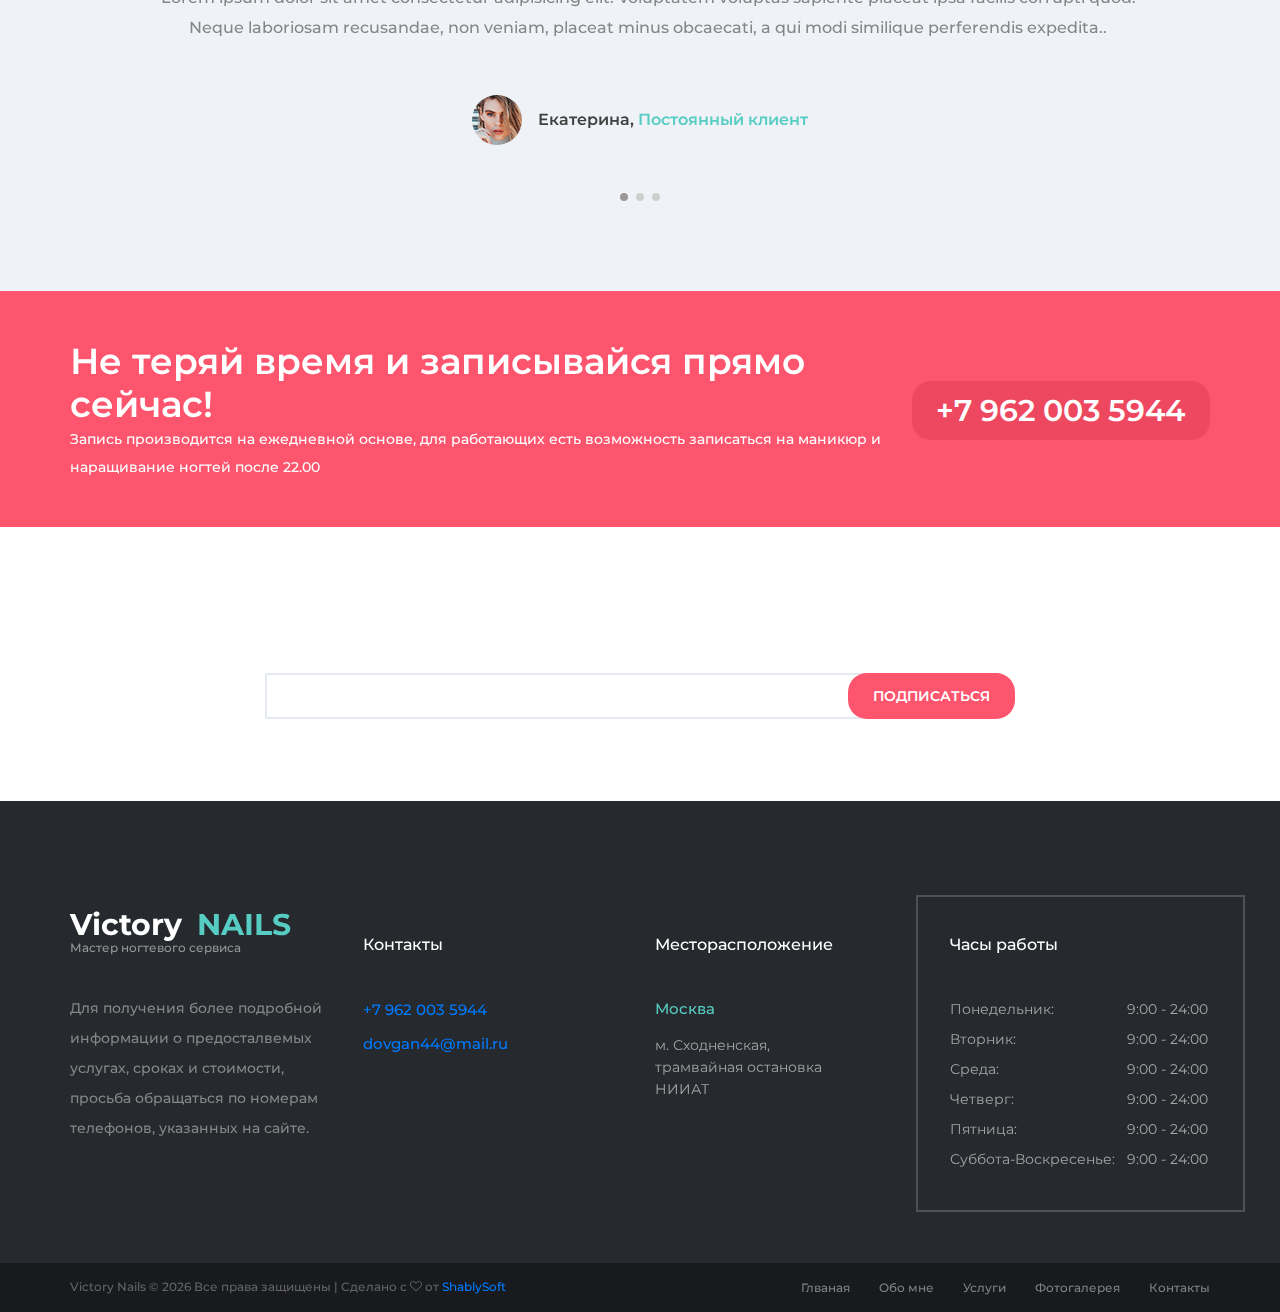
==== commit 380308a9: "finished main and about pages" ====
--- a/about.html
+++ b/about.html
@@ -1,485 +1,700 @@
 <!DOCTYPE html>
 <html lang="en">
-<head>
-<title>About</title>
-<meta charset="utf-8">
-<meta http-equiv="X-UA-Compatible" content="IE=edge">
-<meta name="description" content="Dr PRO template project">
-<meta name="viewport" content="width=device-width, initial-scale=1">
-<link rel="stylesheet" type="text/css" href="styles/bootstrap-4.1.2/bootstrap.min.css">
-<link href="plugins/font-awesome-4.7.0/css/font-awesome.min.css" rel="stylesheet" type="text/css">
-<link rel="stylesheet" type="text/css" href="plugins/OwlCarousel2-2.2.1/owl.carousel.css">
-<link rel="stylesheet" type="text/css" href="plugins/OwlCarousel2-2.2.1/owl.theme.default.css">
-<link rel="stylesheet" type="text/css" href="plugins/OwlCarousel2-2.2.1/animate.css">
-<link rel="stylesheet" type="text/css" href="styles/about.css">
-<link rel="stylesheet" type="text/css" href="styles/about_responsive.css">
-</head>
-<body>
-
-<div class="super_container">
-	
-	<!-- Header -->
-
-	<header class="header trans_400">
-		<div class="header_content d-flex flex-row align-items-center jusity-content-start trans_400">
-
-			<!-- Logo -->
-			<div class="logo">
-				<a href="#">
-					<div>Dr<span>PRO</span></div>
-					<div>Plastic Surgery</div>
-				</a>
-			</div>
-
-			<!-- Main Navigation -->
-			<nav class="main_nav">
-				<ul class="d-flex flex-row align-items-center justify-content-start">
-					<li><a href="index.html">Home</a></li>
-					<li class="active"><a href="about.html">About us</a></li>
-					<li><a href="services.html">Services</a></li>
-					<li><a href="blog.html">News</a></li>
-					<li><a href="contact.html">Contact</a></li>
-				</ul>
-			</nav>
-			<div class="header_extra d-flex flex-row align-items-center justify-content-end ml-auto">
-				
-				<!-- Work Hourse -->
-				<div class="work_hours">Mo - Sat: 8:00am - 9:00pm</div>
-
-				<!-- Header Phone -->
-				<div class="header_phone">+34 586 778 8892</div>
-
-				<!-- Appointment Button -->
-				<div class="button button_1 header_button"><a href="#">Make an Appointment</a></div>
-
-				<!-- Header Social -->
-				<div class="social header_social">
-					<ul class="d-flex flex-row align-items-center justify-content-start">
-						<li><a href="#"><i class="fa fa-instagram" aria-hidden="true"></i></a></li>
-						<li><a href="#"><i class="fa fa-facebook" aria-hidden="true"></i></a></li>
-						<li><a href="#"><i class="fa fa-twitter" aria-hidden="true"></i></a></li>
-					</ul>
-				</div>
-
-				<!-- Hamburger -->
-				<div class="hamburger"><i class="fa fa-bars" aria-hidden="true"></i></div>
-			</div>
-		</div>
-	</header>
-
-	<!-- Menu -->
-
-	<div class="menu_overlay trans_400"></div>
-	<div class="menu trans_400">
-		<div class="menu_close_container"><div class="menu_close"><div></div><div></div></div></div>
-		<nav class="menu_nav">
-			<ul>
-				<li><a href="index.html">Home</a></li>
-				<li><a href="about.html">About us</a></li>
-				<li><a href="services.html">Services</a></li>
-				<li><a href="blog.html">News</a></li>
-				<li><a href="contact.html">Contact</a></li>
-			</ul>
-		</nav>
-		<div class="menu_extra">
-			<div class="menu_link">Mo - Sat: 8:00am - 9:00pm</div>
-			<div class="menu_link">+34 586 778 8892</div>
-			<div class="menu_link"><a href="#">Make an appointment</a></div>
-		</div>
-		<div class="social menu_social">
-			<ul class="d-flex flex-row align-items-center justify-content-start">
-				<li><a href="#"><i class="fa fa-instagram" aria-hidden="true"></i></a></li>
-				<li><a href="#"><i class="fa fa-facebook" aria-hidden="true"></i></a></li>
-				<li><a href="#"><i class="fa fa-twitter" aria-hidden="true"></i></a></li>
-			</ul>
-		</div>
-	</div>
-
-	<!-- Home -->
-
-	<div class="home d-flex flex-column align-items-start justify-content-end">
-		<!-- <div class="background_image" style="background-image:url(images/about.jpg)"></div> -->
-		<div class="parallax_background parallax-window" data-parallax="scroll" data-image-src="images/about.jpg" data-speed="0.8"></div>
-		<div class="home_overlay"><img src="images/home_overlay.png" alt=""></div>
-		<div class="home_container">
-			<div class="container">
-				<div class="row">
-					<div class="col">
-						<div class="home_content">
-							<div class="home_title">About us</div>
-							<div class="home_text">Lorem ipsum dolor sit amet, consectetur adipiscing elit.</div>
-						</div>
-					</div>
-				</div>
-			</div>
-		</div>
-	</div>
-
-	<!-- Intro -->
-
-	<div class="intro">
-		<div class="container">
-			<div class="row">
-
-				<!-- Intro Content -->
-				<div class="col-lg-8">
-					<div class="intro_content">
-						<div class="section_title_container">
-							<div class="section_subtitle">This is Dr Pro</div>
-							<div class="section_title"><h2>Welcome to our Clinic</h2></div>
-						</div>
-						<div class="intro_text">
-							<p>Integer aliquet congue libero, eu gravida odio ultrces ut. Etiam ac erat ut enim maximus accumsan vel ac nisl. Duis feugiat bibendum orci, non elementum urna vestibulum in. Nulla facilisi. Nulla egestas vel lacus sed interdum. Sed mollis, orci elementum. Etiam ac erat ut enim maximus accumsan vel acnisl. Duis feugiat bibendum orci, non elementum urna vestibulum in. Nulla facilisi. Nulla egestas vel lacus sed interdum.</p>
-						</div>
-
-						<!-- Milestones -->
-						<div class="milestones">
-							<div class="row milestones_row">
-							
-								<!-- Milestone -->
-								<div class="col-md-3 milestone_col">
-									<div class="milestone">
-										<div class="milestone_counter" data-end-value="5000" data-sign-before="+">0</div>
-										<div class="milestone_text">Satisfied Patients</div>
-									</div>
-								</div>
-
-								<!-- Milestone -->
-								<div class="col-md-3 milestone_col">
-									<div class="milestone">
-										<div class="milestone_counter" data-end-value="352">0</div>
-										<div class="milestone_text">Face Liftings</div>
-									</div>
-								</div>
-
-								<!-- Milestone -->
-								<div class="col-md-3 milestone_col">
-									<div class="milestone">
-										<div class="milestone_counter" data-end-value="718">0</div>
-										<div class="milestone_text">Injectibles</div>
-									</div>
-								</div>
-
-								<!-- Milestone -->
-								<div class="col-md-3 milestone_col">
-									<div class="milestone">
-										<div class="milestone_counter" data-end-value="5">0</div>
-										<div class="milestone_text">Awards Won</div>
-									</div>
-								</div>
-
-							</div>
-						</div>
-
-					</div>
-				</div>
-
-				<!-- Intro Image -->
-				<div class="col-lg-3 offset-lg-1">
-					<div class="intro_image"><img src="images/intro_1.jpg" alt=""></div>
-				</div>
-			</div>
-		</div>
-	</div>
-
-	<!-- Testimonials -->
-
-	<div class="testimonials">
-		<div class="container">
-			<div class="row">
-				<div class="col">
-					<div class="section_title_container text-center">
-						<div class="section_subtitle">This is Dr Pro</div>
-						<div class="section_title"><h2>Clients Testimonials</h2></div>
-					</div>
-				</div>
-			</div>
-			<div class="row testimonials_row">
-				<div class="col">
-					<div class="quote d-flex flex-column align-items-center justify-content-center ml-auto mr-auto"><img src="images/quote.png" alt=""></div>
-
-					<!-- Testimonials Slider -->
-					<div class="test_slider_container">
-						<div class="owl-carousel owl-theme test_slider">
-							
-							<!-- Slide -->
-							<div class="owl-item">
-								<div class="test_item text-center">
-									<div class="test_text">
-										<p>Odio ultrices ut. Etiam ac erat ut enim maximus accumsan vel ac nisl. Duis feugiat bibendum orci, non elementum urna vestibulum in. Nulla facilisi. Nulla egestas vel lacus sed interdum. Sed mollis, orci elementum eleifend tempor, nunc libero porttitor tellus, vel pharetra metus dolor.</p>
-									</div>
-									<div class="test_info d-flex flex-row align-items-center justify-content-center">
-										<div class="test_image"><img src="images/test.jpg" alt=""></div>
-										<div class="test_text">Maria Williams, <span>Patient</span></div>
-									</div>
-								</div>
-							</div>
-
-							<!-- Slide -->
-							<div class="owl-item">
-								<div class="test_item text-center">
-									<div class="test_text">
-										<p>Odio ultrices ut. Etiam ac erat ut enim maximus accumsan vel ac nisl. Duis feugiat bibendum orci, non elementum urna vestibulum in. Nulla facilisi. Nulla egestas vel lacus sed interdum. Sed mollis, orci elementum eleifend tempor, nunc libero porttitor tellus, vel pharetra metus dolor.</p>
-									</div>
-									<div class="test_info d-flex flex-row align-items-center justify-content-center">
-										<div class="test_image"><img src="images/test.jpg" alt=""></div>
-										<div class="test_text">Maria Williams, <span>Patient</span></div>
-									</div>
-								</div>
-							</div>
-
-							<!-- Slide -->
-							<div class="owl-item">
-								<div class="test_item text-center">
-									<div class="test_text">
-										<p>Odio ultrices ut. Etiam ac erat ut enim maximus accumsan vel ac nisl. Duis feugiat bibendum orci, non elementum urna vestibulum in. Nulla facilisi. Nulla egestas vel lacus sed interdum. Sed mollis, orci elementum eleifend tempor, nunc libero porttitor tellus, vel pharetra metus dolor.</p>
-									</div>
-									<div class="test_info d-flex flex-row align-items-center justify-content-center">
-										<div class="test_image"><img src="images/test.jpg" alt=""></div>
-										<div class="test_text">Maria Williams, <span>Patient</span></div>
-									</div>
-								</div>
-							</div>
-
-						</div>
-					</div>
-				</div>
-			</div>
-		</div>
-	</div>
-
-	<!-- Call to action -->
-
-	<div class="cta">
-		<div class="container">
-			<div class="row">
-				<div class="col">
-					<div class="cta_container d-flex flex-lg-row flex-column align-items-lg-center align-items-start justify-content-start">
-						<div class="cta_content">
-							<div class="cta_title">Make your appointment today!</div>
-							<div class="cta_text">Etiam ac erat ut enim maximus accumsan vel ac nisl</div>
-						</div>
-						<div class="cta_phone ml-lg-auto">+34 586 778 8892</div>
-					</div>
-				</div>
-			</div>
-		</div>
-	</div>
-
-	<!-- Team -->
-
-	<div class="team">
-		<div class="container">
-			<div class="row">
-				<div class="col">
-					<div class="section_title_container text-center">
-						<div class="section_subtitle">This is Dr Pro</div>
-						<div class="section_title"><h2>Meet the Surgeons</h2></div>
-					</div>
-				</div>
-			</div>
-			<div class="row team_row">
-				
-				<!-- Team Item -->
+  <head>
+    <title>Victory Nails | Обо мне</title>
+    <meta charset="utf-8" />
+    <meta http-equiv="X-UA-Compatible" content="IE=edge" />
+    <meta
+      name="description"
+      content="Сайт мастера маникюра и наращивания ногтей Виктории - Victory Nails"
+    />
+    <meta name="viewport" content="width=device-width, initial-scale=1" />
+    <link
+      rel="stylesheet"
+      type="text/css"
+      href="styles/bootstrap-4.1.2/bootstrap.min.css"
+    />
+    <link
+      href="plugins/font-awesome-4.7.0/css/font-awesome.min.css"
+      rel="stylesheet"
+      type="text/css"
+    />
+    <link
+      rel="stylesheet"
+      type="text/css"
+      href="plugins/OwlCarousel2-2.2.1/owl.carousel.css"
+    />
+    <link
+      rel="stylesheet"
+      type="text/css"
+      href="plugins/OwlCarousel2-2.2.1/owl.theme.default.css"
+    />
+    <link
+      rel="stylesheet"
+      type="text/css"
+      href="plugins/OwlCarousel2-2.2.1/animate.css"
+    />
+    <link rel="stylesheet" type="text/css" href="styles/about.css" />
+    <link rel="stylesheet" type="text/css" href="styles/about_responsive.css" />
+  </head>
+  <body>
+    <div class="super_container">
+      <!-- Header -->
+
+      <header class="header trans_400">
+        <div
+          class="header_content d-flex flex-row align-items-center jusity-content-start trans_400"
+        >
+          <!-- Logo -->
+          <div class="logo">
+            <a href="#">
+              <div>
+                Victory
+                <span>NAILS</span>
+              </div>
+              <div>Мастер ногтевого сервиса</div>
+            </a>
+          </div>
+
+          <!-- Main Navigation -->
+          <nav class="main_nav">
+            <ul
+              class="d-flex flex-row align-items-center justify-content-start"
+            >
+              <li><a href="index.html">Глваная</a></li>
+              <li class="active"><a href="about.html">Обо мне</a></li>
+              <li><a href="services.html">Услуги</a></li>
+              <li><a href="blog.html">Фотогалерея</a></li>
+              <li><a href="contact.html">Контакты</a></li>
+            </ul>
+          </nav>
+          <div
+            class="header_extra d-flex flex-row align-items-center justify-content-end ml-auto"
+          >
+            <!-- Work Hourse -->
+            <div class="work_hours">Режим работы: по записи</div>
+
+            <!-- Header Phone -->
+            <a class="header_phone" href="tel:+79620035944">+7 962 003 5944</a>
+
+            <!-- Appointment Button -->
+            <div class="button button_1 header_button">
+              <a href="#appointment">Записаться на ноготочки</a>
+            </div>
+
+            <!-- Header Social -->
+            <div class="social header_social">
+              <ul
+                class="d-flex flex-row align-items-center justify-content-start"
+              >
+                <li>
+                  <a href="https://www.instagram.com/manikure_servis">
+                    <i class="fa fa-instagram" aria-hidden="true"></i>
+                  </a>
+                </li>
+                <li>
+                  <a href="https://m.ok.ru/profile/563475919467">
+                    <i class="fa fa-odnoklassniki"></i>
+                  </a>
+                </li>
+                <li>
+                  <a href="mailto:dovgan44@mail.ru">
+                    <i class="fa fa-envelope" aria-hidden="true"></i>
+                  </a>
+                </li>
+              </ul>
+            </div>
+
+            <!-- Hamburger -->
+            <div class="hamburger">
+              <i class="fa fa-bars" aria-hidden="true"></i>
+            </div>
+          </div>
+        </div>
+      </header>
+
+      <!-- Menu -->
+
+      <div class="menu_overlay trans_400"></div>
+      <div class="menu trans_400">
+        <div class="menu_close_container">
+          <div class="menu_close">
+            <div></div>
+            <div></div>
+          </div>
+        </div>
+        <nav class="menu_nav">
+          <ul>
+            <li><a href="index.html">Глваная</a></li>
+            <li><a href="about.html">Обо мне</a></li>
+            <li><a href="services.html">Услуги</a></li>
+            <li><a href="blog.html">Фотогалерея</a></li>
+            <li><a href="contact.html">Контакты</a></li>
+          </ul>
+        </nav>
+        <div class="menu_extra">
+          <div class="menu_link">Режим работы: по записи</div>
+          <div class="menu_link">
+            <a href="tel:+79620035944">+7 962 003 5944</a>
+          </div>
+          <div class="menu_link">
+            <a href="#appointment">Записаться на ноготочки</a>
+          </div>
+        </div>
+        <div class="social menu_social">
+          <ul class="d-flex flex-row align-items-center justify-content-start">
+            <li>
+              <a href="https://www.instagram.com/manikure_servis">
+                <i class="fa fa-instagram" aria-hidden="true"></i>
+              </a>
+            </li>
+            <li>
+              <a href="https://m.ok.ru/profile/563475919467">
+                <i class="fa fa-odnoklassniki" aria-hidden="true"></i>
+              </a>
+            </li>
+            <li>
+              <a href="mailto:dovgan44@mail.ru">
+                <i class="fa fa-envelope" aria-hidden="true"></i>
+              </a>
+            </li>
+          </ul>
+        </div>
+      </div>
+
+      <!-- Home -->
+
+      <div
+        class="home d-flex flex-column align-items-start justify-content-end"
+      >
+        <!-- <div class="background_image" style="background-image:url(images/about.jpg)"></div> -->
+        <div
+          class="parallax_background parallax-window"
+          data-parallax="scroll"
+          data-image-src="images/about.jpg"
+          data-speed="0.8"
+        ></div>
+        <div class="home_overlay">
+          <img src="images/home_overlay.png" alt="" />
+        </div>
+        <div class="home_container">
+          <div class="container">
+            <div class="row">
+              <div class="col">
+                <div class="home_content">
+                  <div class="home_title">Обо мне</div>
+                  <div class="home_text">
+                    Пару слов о мастере от первого лица
+                  </div>
+                </div>
+              </div>
+            </div>
+          </div>
+        </div>
+      </div>
+
+      <!-- Intro -->
+
+      <div class="intro">
+        <div class="container">
+          <div class="row">
+            <!-- Intro Content -->
+            <div class="col-lg-8">
+              <div class="intro_content">
+                <div class="section_title_container">
+                  <div class="section_subtitle">Victory Nails</div>
+                  <div class="section_title">
+                    <h2>Добро пожаловать на мою страничку!</h2>
+                  </div>
+                </div>
+                <div class="intro_text">
+                  <p>
+                    Я - мастер своего дела! С опытом работы в сфере наращивания
+                    ногтей уже более 10 лет, тысячи довольных клиентов и
+                    клиенток, которые покидают мою студию маникюра с красивыми
+                    ноготочками, и всегда возвращаются. Мое мастерство
+                    подтверждают десятки сертификатов и дипломов о прохождении
+                    курсов и мастер-классов по ????, ????, что позволяет мне с
+                    гордостью носить звание Мастера!
+                  </p>
+                </div>
+
+                <!-- Milestones -->
+                <div class="milestones">
+                  <div class="row milestones_row">
+                    <!-- Milestone -->
+                    <div class="col-md-3 milestone_col">
+                      <div class="milestone">
+                        <div
+                          class="milestone_counter"
+                          data-end-value="5000"
+                          data-sign-before="+"
+                        >
+                          0
+                        </div>
+                        <div class="milestone_text">Довольных клиентов</div>
+                      </div>
+                    </div>
+
+                    <!-- Milestone -->
+                    <div class="col-md-3 milestone_col">
+                      <div class="milestone">
+                        <div class="milestone_counter" data-end-value="78">
+                          0
+                        </div>
+                        <div class="milestone_text">
+                          Дипломов и сертификатов
+                        </div>
+                      </div>
+                    </div>
+
+                    <!-- Milestone -->
+                    <div class="col-md-3 milestone_col">
+                      <div class="milestone">
+                        <div
+                          class="milestone_counter"
+                          data-end-value="100"
+                          data-sign-before="+"
+                        >
+                          0
+                        </div>
+                        <div class="milestone_text">Собственных дизайнов</div>
+                      </div>
+                    </div>
+
+                    <!-- Milestone -->
+                  </div>
+                </div>
+              </div>
+            </div>
+
+            <!-- Intro Image -->
+            <div class="col-lg-3 offset-lg-1">
+              <div class="intro_image">
+                <img src="images/intro_1.jpg" alt="" />
+              </div>
+            </div>
+          </div>
+        </div>
+      </div>
+
+      <!-- Testimonials -->
+
+      <div class="testimonials">
+        <div class="container">
+          <div class="row">
+            <div class="col">
+              <div class="section_title_container text-center">
+                <div class="section_title"><h2>Отзывы клиентов</h2></div>
+              </div>
+            </div>
+          </div>
+          <div class="row testimonials_row">
+            <div class="col">
+              <div
+                class="quote d-flex flex-column align-items-center justify-content-center ml-auto mr-auto"
+              >
+                <img src="images/quote.png" alt="" />
+              </div>
+
+              <!-- Testimonials Slider -->
+              <div class="test_slider_container">
+                <div class="owl-carousel owl-theme test_slider">
+                  <!-- Slide -->
+                  <div class="owl-item">
+                    <div class="test_item text-center">
+                      <div class="test_text">
+                        <p>
+                          Lorem ipsum dolor sit amet consectetur adipisicing
+                          elit. Voluptatem voluptas sapiente placeat ipsa
+                          facilis corrupti quod. Neque laboriosam recusandae,
+                          non veniam, placeat minus obcaecati, a qui modi
+                          similique perferendis expedita..
+                        </p>
+                      </div>
+                      <div
+                        class="test_info d-flex flex-row align-items-center justify-content-center"
+                      >
+                        <div class="test_image">
+                          <img src="images/test.jpg" alt="" />
+                        </div>
+                        <div class="test_text">
+                          Екатерина,
+                          <span>Постоянный клиент</span>
+                        </div>
+                      </div>
+                    </div>
+                  </div>
+
+                  <!-- Slide -->
+                  <div class="owl-item">
+                    <div class="test_item text-center">
+                      <div class="test_text">
+                        <p>
+                          Lorem ipsum dolor sit amet consectetur adipisicing
+                          elit. Voluptatem voluptas sapiente placeat ipsa
+                          facilis corrupti quod. Neque laboriosam recusandae,
+                          non veniam, placeat minus obcaecati, a qui modi
+                          similique perferendis expedita..
+                        </p>
+                      </div>
+                      <div
+                        class="test_info d-flex flex-row align-items-center justify-content-center"
+                      >
+                        <div class="test_image">
+                          <img src="images/test.jpg" alt="" />
+                        </div>
+                        <div class="test_text">
+                          Мария,
+                          <span>Клиент</span>
+                        </div>
+                      </div>
+                    </div>
+                  </div>
+
+                  <!-- Slide -->
+                  <div class="owl-item">
+                    <div class="test_item text-center">
+                      <div class="test_text">
+                        <p>
+                          Lorem ipsum dolor sit amet consectetur adipisicing
+                          elit. Voluptatem voluptas sapiente placeat ipsa
+                          facilis corrupti quod. Neque laboriosam recusandae,
+                          non veniam, placeat minus obcaecati, a qui modi
+                          similique perferendis expedita..
+                        </p>
+                      </div>
+                      <div
+                        class="test_info d-flex flex-row align-items-center justify-content-center"
+                      >
+                        <div class="test_image">
+                          <img src="images/test.jpg" alt="" />
+                        </div>
+                        <div class="test_text">
+                          Анастасия,
+                          <span>Клиент</span>
+                        </div>
+                      </div>
+                    </div>
+                  </div>
+                </div>
+              </div>
+            </div>
+          </div>
+        </div>
+      </div>
+
+      <!-- Call to action -->
+
+      <div class="cta">
+        <div class="container">
+          <div class="row">
+            <div class="col">
+              <div
+                class="cta_container d-flex flex-lg-row flex-column align-items-lg-center align-items-start justify-content-start"
+              >
+                <div class="cta_content">
+                  <div class="cta_title">
+                    Не теряй время и записывайся прямо сейчас!
+                  </div>
+                  <div class="cta_text">
+                    Запись производится на ежедневной основе, для работающих
+                    есть возможность записаться на маникюр и наращивание ногтей
+                    после 22.00
+                  </div>
+                </div>
+                <div class="cta_phone ml-lg-auto">
+                  <a href="tel:+79620035944">+7 962 003 5944</a>
+                </div>
+              </div>
+            </div>
+          </div>
+        </div>
+      </div>
+
+      <!-- Team
+
+      <div class="team">
+        <div class="container">
+          <div class="row">
+            <div class="col">
+              <div class="section_title_container text-center">
+                <div class="section_subtitle">This is Dr Pro</div>
+                <div class="section_title"><h2>Meet the Surgeons</h2></div>
+              </div>
+            </div>
+          </div>
+          <div class="row team_row">
+             Team Item 
 				<div class="col-lg-4 team_col">
-					<div class="team_item text-center d-flex flex-column aling-items-center justify-content-end">
-						<div class="team_image"><img src="images/team_1.jpg" alt=""></div>
-						<div class="team_content text-center">
-							<div class="team_name"><a href="#">Michael Smith</a></div>
-							<div class="team_title">Plastic Surgeon</div>
-							<div class="team_text">
-								<p>Odio ultrices ut. Etiam ac erat ut enim maximus accumsan vel ac nisl. Duis feugiat bibendum orci, non elementum urna.</p>
-							</div>
-						</div>
-					</div>
-				</div>
-
-				<!-- Team Item -->
-				<div class="col-lg-4 team_col">
-					<div class="team_item text-center d-flex flex-column aling-items-center justify-content-end">
-						<div class="team_image"><img src="images/team_2.jpg" alt=""></div>
-						<div class="team_content text-center">
-							<div class="team_name"><a href="#">Samantha Doe</a></div>
-							<div class="team_title">Plastic Surgeon</div>
-							<div class="team_text">
-								<p>Ultrices ut. Etiam ac erat ut enim maximus accumsan vel ac nisl. Duis feugiat bibendum orci, non elementum urna.</p>
-							</div>
-						</div>
-					</div>
-				</div>
-
-				<!-- Team Item -->
-				<div class="col-lg-4 team_col">
-					<div class="team_item text-center d-flex flex-column aling-items-center justify-content-end">
-						<div class="team_image"><img src="images/team_3.jpg" alt=""></div>
-						<div class="team_content text-center">
-							<div class="team_name"><a href="#">James Carl</a></div>
-							<div class="team_title">Plastic Surgeon</div>
-							<div class="team_text">
-								<p>Etiam ac erat ut enim maximus accumsan vel ac nisl. Duis feugiat bibendum orci, non elementum urna. Odio ultrices ut.</p>
-							</div>
-						</div>
-					</div>
-				</div>
-
-			</div>
-		</div>
-	</div>
-
-	<!-- Newsletter -->
-
-	<div class="newsletter">
-		<div class="parallax_background parallax-window" data-parallax="scroll" data-image-src="images/newsletter.jpg" data-speed="0.8"></div>
-		<div class="container">
-			<div class="row">
-				<div class="col text-center">
-					<div class="newsletter_title">Subscribe to our newsletter</div>
-				</div>
-			</div>
-			<div class="row newsletter_row">
-				<div class="col-lg-8 offset-lg-2">
-					<div class="newsletter_form_container">
-						<form action="#" id="newsleter_form" class="newsletter_form">
-							<input type="email" class="newsletter_input" placeholder="Your E-mail" required="required">
-							<button class="newsletter_button">subscribe</button>
-						</form>
-					</div>
-				</div>
-			</div>
-		</div>
-	</div>
-
-	<!-- Footer -->
-
-	<footer class="footer">
-		<div class="footer_content">
-			<div class="container">
-				<div class="row">
-
-					<!-- Footer About -->
-					<div class="col-lg-3 footer_col">
-						<div class="footer_about">
-							<div class="footer_logo">
-								<a href="#">
-									<div>Dr<span>PRO</span></div>
-									<div>Plastic Surgery</div>
-								</a>
-							</div>
-							<div class="footer_about_text">
-								<p>Nulla facilisi. Nulla egestas vel lacus sed interdum. Sed mollis, orci eleme ntum eleifend tempor, nunc libero porttitor tellus.</p>
-							</div>
-						</div>
-					</div>
-
-					<!-- Footer Contact Info -->
-					<div class="col-lg-3 footer_col">
-						<div class="footer_contact">
-							<div class="footer_title">Contact Info</div>
-							<ul class="contact_list">
-								<li>+53 345 7953 32453</li>
-								<li>yourmail@gmail.com</li>
-								<li>contact@gmail.com</li>
-							</ul>
-						</div>
-					</div>
-
-					<!-- Footer Locations -->
-					<div class="col-lg-3 footer_col">
-						<div class="footer_location">
-							<div class="footer_title">Our Locations</div>
-							<ul class="locations_list">
-								<li>
-									<div class="location_title">Miami</div>
-									<div class="location_text">45 Creekside Av  FL 931</div>
-								</li>
-								<li>
-									<div class="location_title">Los Angeles</div>
-									<div class="location_text">1481 Creekside Lane Avila Beach, CA 931</div>
-								</li>
-							</ul>
-						</div>
-					</div>
-
-					<!-- Footer Opening Hours -->
-					<div class="col-lg-3 footer_col">
-						<div class="opening_hours">
-							<div class="footer_title">Opening Hours</div>
-							<ul class="opening_hours_list">
-								<li class="d-flex flex-row align-items-start justify-content-start">
-									<div>Monday:</div>
-									<div class="ml-auto">8:00am - 9:00pm</div>
-								</li>
-								<li class="d-flex flex-row align-items-start justify-content-start">
-									<div>Thuesday:</div>
-									<div class="ml-auto">8:00am - 9:00pm</div>
-								</li>
-								<li class="d-flex flex-row align-items-start justify-content-start">
-									<div>Wednesday:</div>
-									<div class="ml-auto">8:00am - 9:00pm</div>
-								</li>
-								<li class="d-flex flex-row align-items-start justify-content-start">
-									<div>Thursday:</div>
-									<div class="ml-auto">8:00am - 9:00pm</div>
-								</li>
-								<li class="d-flex flex-row align-items-start justify-content-start">
-									<div>Friday:</div>
-									<div class="ml-auto">8:00am - 7:00pm</div>
-								</li>
-							</ul>
-						</div>
-					</div>
-
-				</div>
-			</div>
-		</div>
-		<div class="footer_bar">
-			<div class="container">
-				<div class="row">
-					<div class="col">
-						<div class="footer_bar_content  d-flex flex-md-row flex-column align-items-md-center justify-content-start">
-							<div class="copyright"><!-- Link back to Colorlib can't be removed. Template is licensed under CC BY 3.0. -->
-Copyright &copy;<script>document.write(new Date().getFullYear());</script> All rights reserved | This template is made with <i class="fa fa-heart-o" aria-hidden="true"></i> by <a href="https://colorlib.com" target="_blank">Colorlib</a>
-<!-- Link back to Colorlib can't be removed. Template is licensed under CC BY 3.0. -->
-</div>
-							<nav class="footer_nav ml-md-auto">
-								<ul class="d-flex flex-row align-items-center justify-content-start">
-									<li><a href="index.html">Home</a></li>
-									<li><a href="about.html">About us</a></li>
-									<li><a href="services.html">Services</a></li>
-									<li><a href="blog.html">News</a></li>
-									<li><a href="contact.html">Contact</a></li>
-								</ul>
-							</nav>
-						</div>
-					</div>
-				</div>
-			</div>			
-		</div>
-	</footer>
-</div>
-
-<script src="js/jquery-3.2.1.min.js"></script>
-<script src="styles/bootstrap-4.1.2/popper.js"></script>
-<script src="styles/bootstrap-4.1.2/bootstrap.min.js"></script>
-<script src="plugins/greensock/TweenMax.min.js"></script>
-<script src="plugins/greensock/TimelineMax.min.js"></script>
-<script src="plugins/scrollmagic/ScrollMagic.min.js"></script>
-<script src="plugins/greensock/animation.gsap.min.js"></script>
-<script src="plugins/greensock/ScrollToPlugin.min.js"></script>
-<script src="plugins/OwlCarousel2-2.2.1/owl.carousel.js"></script>
-<script src="plugins/easing/easing.js"></script>
-<script src="plugins/parallax-js-master/parallax.min.js"></script>
-<script src="js/about.js"></script>
-
-<!-- Global site tag (gtag.js) - Google Analytics -->
-<script async src="https://www.googletagmanager.com/gtag/js?id=UA-23581568-13"></script>
-<script>
-  window.dataLayer = window.dataLayer || [];
-  function gtag(){dataLayer.push(arguments);}
-  gtag('js', new Date());
-
-  gtag('config', 'UA-23581568-13');
-</script>
-
-</body>
-</html>+              <div
+                class="team_item text-center d-flex flex-column aling-items-center justify-content-end"
+              >
+                <div class="team_image">
+                  <img src="images/team_1.jpg" alt="" />
+                </div>
+                <div class="team_content text-center">
+                  <div class="team_name"><a href="#">Michael Smith</a></div>
+                  <div class="team_title">Plastic Surgeon</div>
+                  <div class="team_text">
+                    <p>
+                      Odio ultrices ut. Etiam ac erat ut enim maximus accumsan
+                      vel ac nisl. Duis feugiat bibendum orci, non elementum
+                      urna.
+                    </p>
+                  </div>
+                </div>
+              </div>
+            </div>
+
+            Team Item
+            <div class="col-lg-4 team_col">
+              <div
+                class="team_item text-center d-flex flex-column aling-items-center justify-content-end"
+              >
+                <div class="team_image">
+                  <img src="images/team_2.jpg" alt="" />
+                </div>
+                <div class="team_content text-center">
+                  <div class="team_name"><a href="#">Samantha Doe</a></div>
+                  <div class="team_title">Plastic Surgeon</div>
+                  <div class="team_text">
+                    <p>
+                      Ultrices ut. Etiam ac erat ut enim maximus accumsan vel ac
+                      nisl. Duis feugiat bibendum orci, non elementum urna.
+                    </p>
+                  </div>
+                </div>
+              </div>
+            </div>
+
+            Team Item 
+            <div class="col-lg-4 team_col">
+              <div
+                class="team_item text-center d-flex flex-column aling-items-center justify-content-end"
+              >
+                <div class="team_image">
+                  <img src="images/team_3.jpg" alt="" />
+                </div>
+                <div class="team_content text-center">
+                  <div class="team_name"><a href="#">James Carl</a></div>
+                  <div class="team_title">Plastic Surgeon</div>
+                  <div class="team_text">
+                    <p>
+                      Etiam ac erat ut enim maximus accumsan vel ac nisl. Duis
+                      feugiat bibendum orci, non elementum urna. Odio ultrices
+                      ut.
+                    </p>
+                  </div>
+                </div>
+              </div>
+            </div>
+          </div>
+        </div>
+      </div> -->
+
+      <!-- Newsletter -->
+
+      <div class="newsletter">
+        <div
+          class="parallax_background parallax-window"
+          data-parallax="scroll"
+          data-image-src="images/newsletter.jpg"
+          data-speed="0.8"
+        ></div>
+        <div class="container">
+          <div class="row">
+            <div class="col text-center">
+              <div class="newsletter_title">
+                Подпишись на нашу рассылку и получай уникальные предложения!
+              </div>
+            </div>
+          </div>
+          <div class="row newsletter_row">
+            <div class="col-lg-8 offset-lg-2">
+              <div class="newsletter_form_container">
+                <form action="#" id="newsleter_form" class="newsletter_form">
+                  <input
+                    type="email"
+                    class="newsletter_input"
+                    placeholder="Ваш E-mail"
+                    required="required"
+                  />
+                  <button class="newsletter_button">Подписаться</button>
+                </form>
+              </div>
+            </div>
+          </div>
+        </div>
+      </div>
+
+      <!-- Footer -->
+
+      <footer class="footer">
+        <div class="footer_content">
+          <div class="container">
+            <div class="row">
+              <!-- Footer About -->
+              <div class="col-lg-3 footer_col">
+                <div class="footer_about">
+                  <div class="footer_logo">
+                    <a href="#">
+                      <div>
+                        Victory
+                        <span>NAILS</span>
+                      </div>
+                      <div>Мастер ногтевого сервиса</div>
+                    </a>
+                  </div>
+                  <div class="footer_about_text">
+                    <p>
+                      Для получения более подробной информации о предосталвемых
+                      услугах, сроках и стоимости, просьба обращаться по номерам
+                      телефонов, указанных на сайте.
+                    </p>
+                  </div>
+                </div>
+              </div>
+
+              <!-- Footer Contact Info -->
+              <div class="col-lg-3 footer_col">
+                <div class="footer_contact">
+                  <div class="footer_title">Контакты</div>
+                  <ul class="contact_list">
+                    <li><a href="tel:+79620035944">+7 962 003 5944</a></li>
+                    <li><a href="mailto:">dovgan44@mail.ru</a></li>
+                  </ul>
+                </div>
+              </div>
+
+              <!-- Footer Locations -->
+              <div class="col-lg-3 footer_col">
+                <div class="footer_location">
+                  <div class="footer_title">Месторасположение</div>
+                  <ul class="locations_list">
+                    <li>
+                      <div class="location_title">Москва</div>
+                      <div class="location_text">
+                        м. Сходненская, трамвайная остановка НИИАТ
+                      </div>
+                    </li>
+                  </ul>
+                </div>
+              </div>
+
+              <!-- Footer Opening Hours -->
+              <div class="col-lg-3 footer_col">
+                <div class="opening_hours">
+                  <div class="footer_title">Часы работы</div>
+                  <ul class="opening_hours_list">
+                    <li
+                      class="d-flex flex-row align-items-start justify-content-start"
+                    >
+                      <div>Понедельник:</div>
+                      <div class="ml-auto">9:00 - 24:00</div>
+                    </li>
+                    <li
+                      class="d-flex flex-row align-items-start justify-content-start"
+                    >
+                      <div>Вторник:</div>
+                      <div class="ml-auto">9:00 - 24:00</div>
+                    </li>
+                    <li
+                      class="d-flex flex-row align-items-start justify-content-start"
+                    >
+                      <div>Среда:</div>
+                      <div class="ml-auto">9:00 - 24:00</div>
+                    </li>
+                    <li
+                      class="d-flex flex-row align-items-start justify-content-start"
+                    >
+                      <div>Четверг:</div>
+                      <div class="ml-auto">9:00 - 24:00</div>
+                    </li>
+                    <li
+                      class="d-flex flex-row align-items-start justify-content-start"
+                    >
+                      <div>Пятница:</div>
+                      <div class="ml-auto">9:00 - 24:00</div>
+                    </li>
+                    <li
+                      class="d-flex flex-row align-items-start justify-content-start"
+                    >
+                      <div>Суббота-Воскресенье:</div>
+                      <div class="ml-auto">9:00 - 24:00</div>
+                    </li>
+                  </ul>
+                </div>
+              </div>
+            </div>
+          </div>
+        </div>
+        <div class="footer_bar">
+          <div class="container">
+            <div class="row">
+              <div class="col">
+                <div
+                  class="footer_bar_content d-flex flex-md-row flex-column align-items-md-center justify-content-start"
+                >
+                  <div class="copyright">
+                    <!-- Copyright block-->
+                    Victory Nails &copy;
+                    <script>
+                      document.write(new Date().getFullYear())
+                    </script>
+                    Все права защищены | Сделано с
+                    <i class="fa fa-heart-o" aria-hidden="true"></i>
+                    от
+                    <a href="https://shablysoft.ru" target="_blank">
+                      ShablySoft
+                    </a>
+                    <!-- Copyright block-->
+                  </div>
+                  <nav class="footer_nav ml-md-auto">
+                    <ul
+                      class="d-flex flex-row align-items-center justify-content-start"
+                    >
+                      <li><a href="index.html">Глваная</a></li>
+                      <li><a href="about.html">Обо мне</a></li>
+                      <li><a href="services.html">Услуги</a></li>
+                      <li><a href="blog.html">Фотогалерея</a></li>
+                      <li><a href="contact.html">Контакты</a></li>
+                    </ul>
+                  </nav>
+                </div>
+              </div>
+            </div>
+          </div>
+        </div>
+      </footer>
+    </div>
+
+    <script src="js/jquery-3.2.1.min.js"></script>
+    <script src="styles/bootstrap-4.1.2/popper.js"></script>
+    <script src="styles/bootstrap-4.1.2/bootstrap.min.js"></script>
+    <script src="plugins/greensock/TweenMax.min.js"></script>
+    <script src="plugins/greensock/TimelineMax.min.js"></script>
+    <script src="plugins/scrollmagic/ScrollMagic.min.js"></script>
+    <script src="plugins/greensock/animation.gsap.min.js"></script>
+    <script src="plugins/greensock/ScrollToPlugin.min.js"></script>
+    <script src="plugins/OwlCarousel2-2.2.1/owl.carousel.js"></script>
+    <script src="plugins/easing/easing.js"></script>
+    <script src="plugins/parallax-js-master/parallax.min.js"></script>
+    <script src="js/about.js"></script>
+
+    <!-- Global site tag (gtag.js) - Google Analytics -->
+    <script
+      async
+      src="https://www.googletagmanager.com/gtag/js?id=UA-23581568-13"
+    ></script>
+    <script>
+      window.dataLayer = window.dataLayer || []
+      function gtag() {
+        dataLayer.push(arguments)
+      }
+      gtag('js', new Date())
+
+      gtag('config', 'UA-23581568-13')
+    </script>
+  </body>
+</html>
--- a/styles/about.css
+++ b/styles/about.css
@@ -684,6 +684,7 @@
 .intro_image img
 {
 	max-width: 100%;
+	border-radius: 30px;
 }
 .intro_content
 {
@@ -699,7 +700,7 @@
 	-moz-column-count: 2;
 	-ms-column-count: 2;
 	-o-column-count: 2;
-	column-count: 2;
+	column-count: 1;
 	-webkit-column-gap: 30px;
 	-moz-column-gap: 30px;
 	-ms-column-gap: 30px;
@@ -835,6 +836,10 @@
 	background: #ee4860;
 	border-radius: 19px;
 	white-space: nowrap;
+}
+
+.cta_phone a {
+	color: #FFFFFF;
 }
 
 /*********************************
